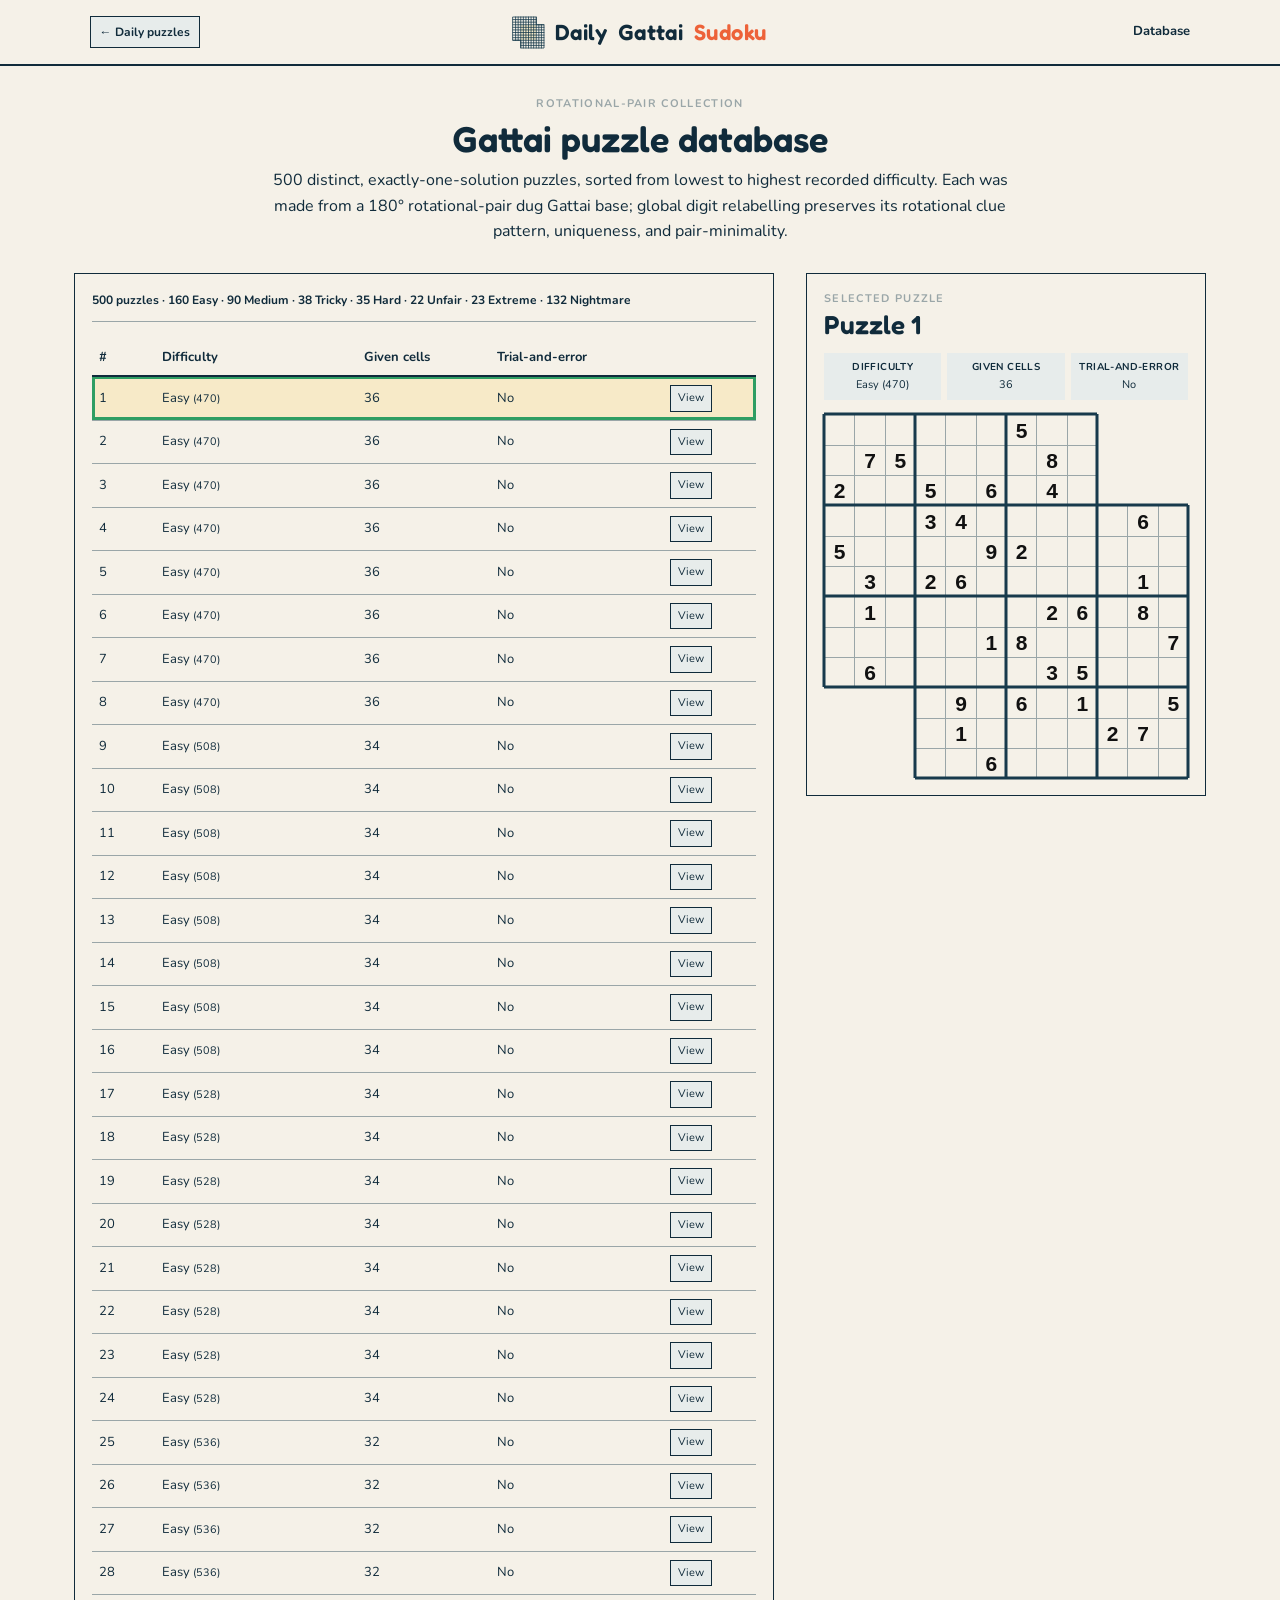
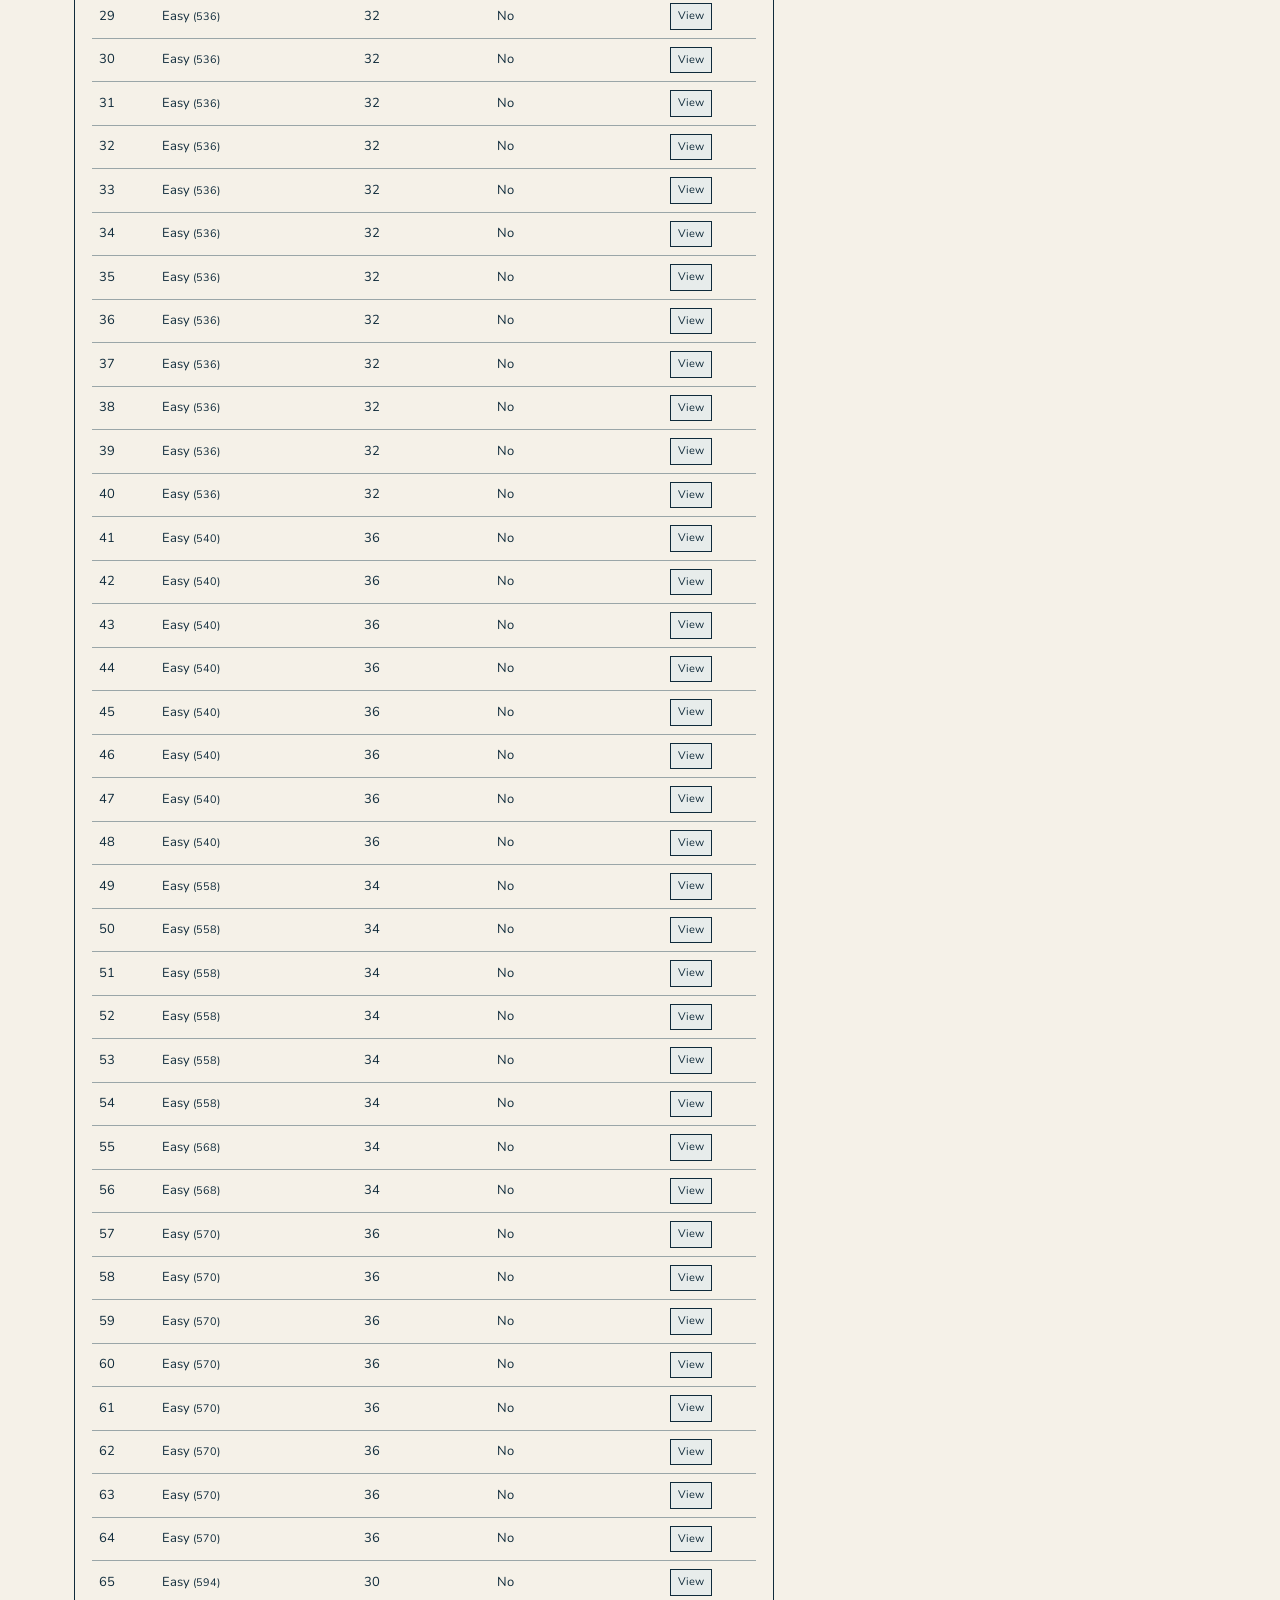
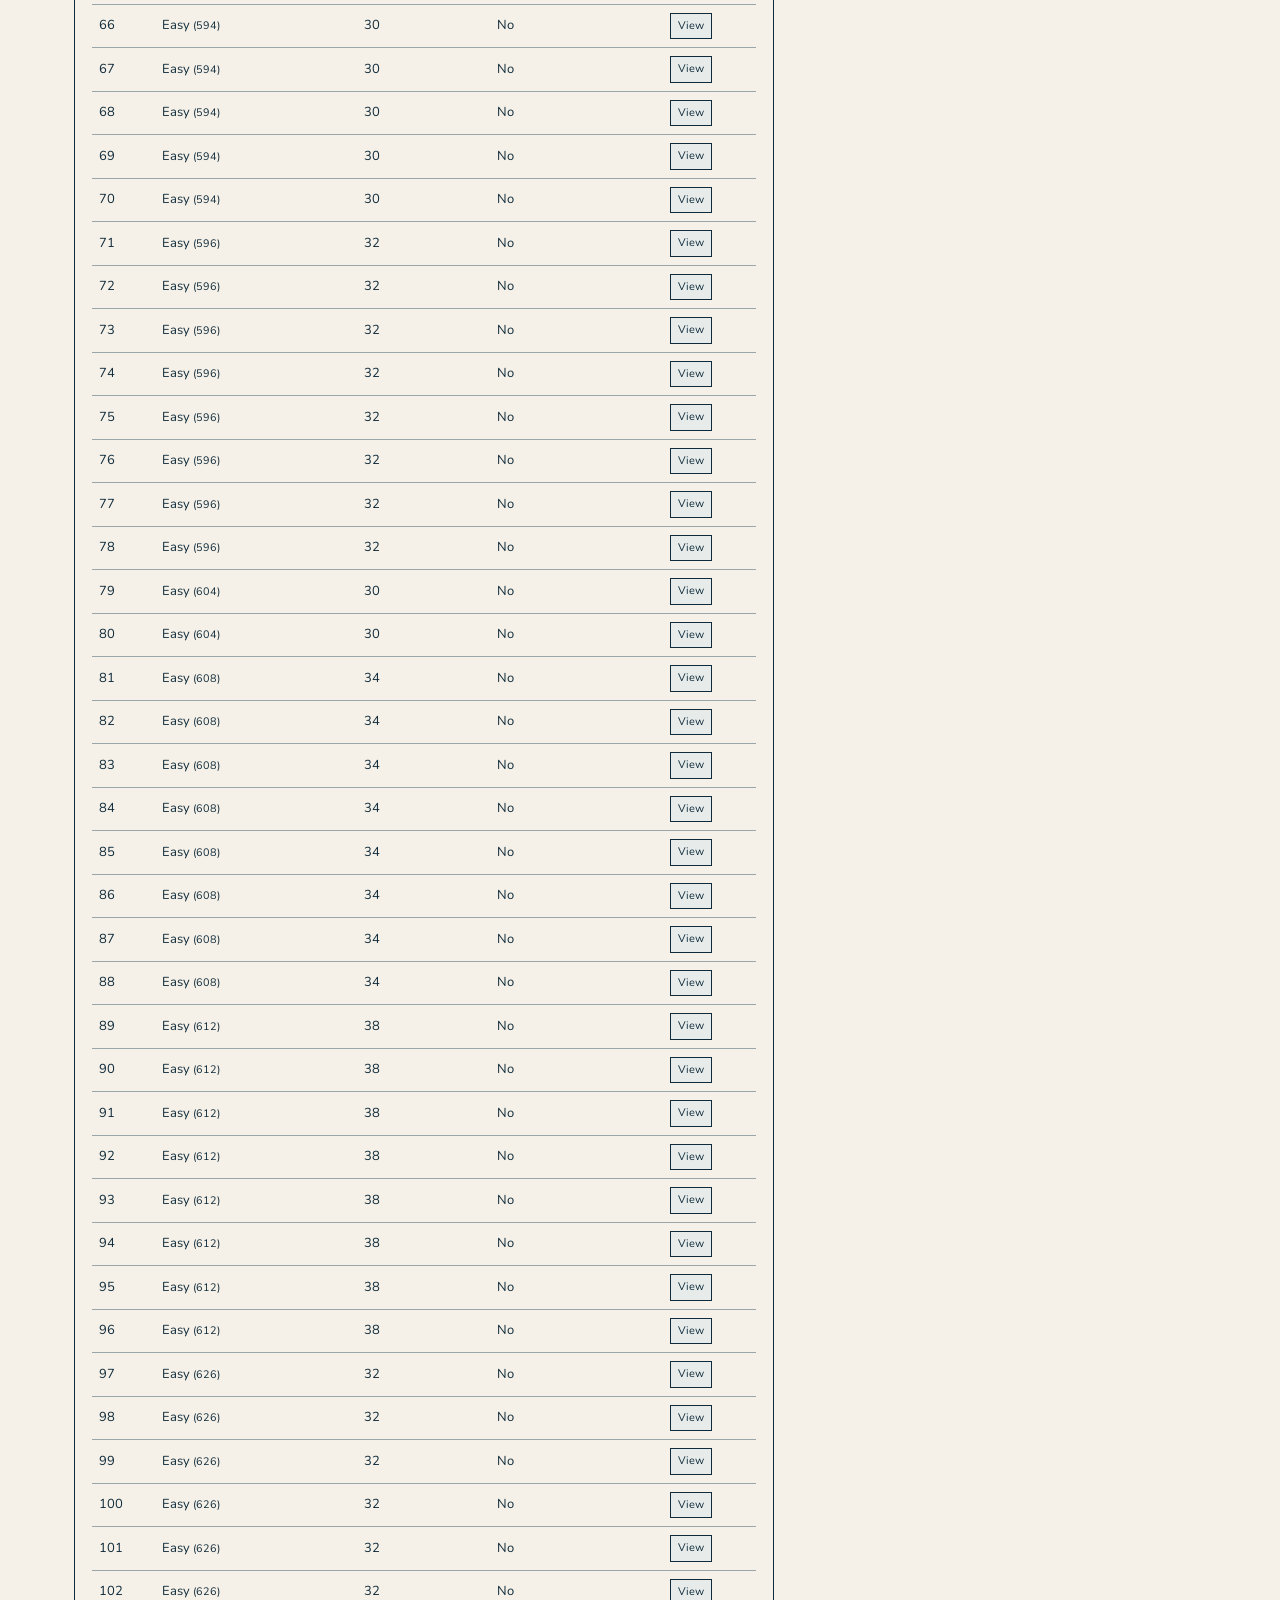
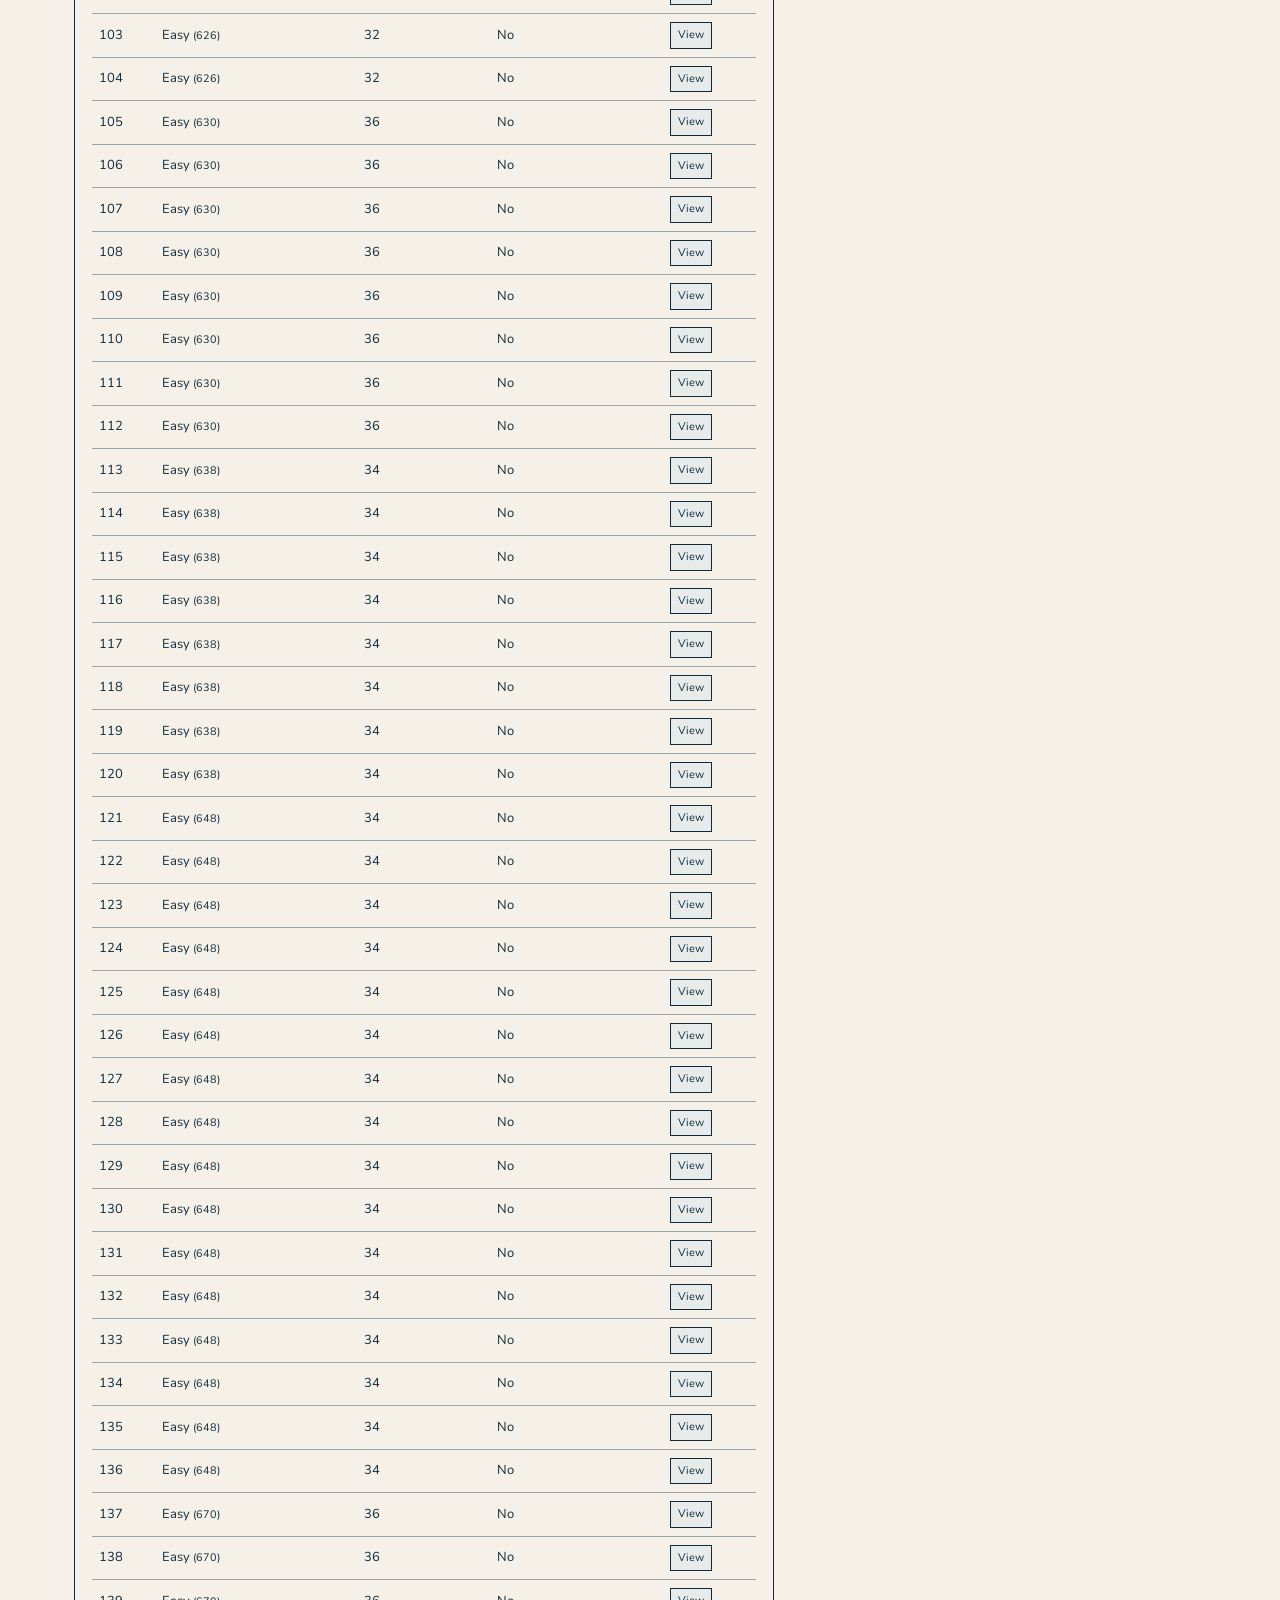
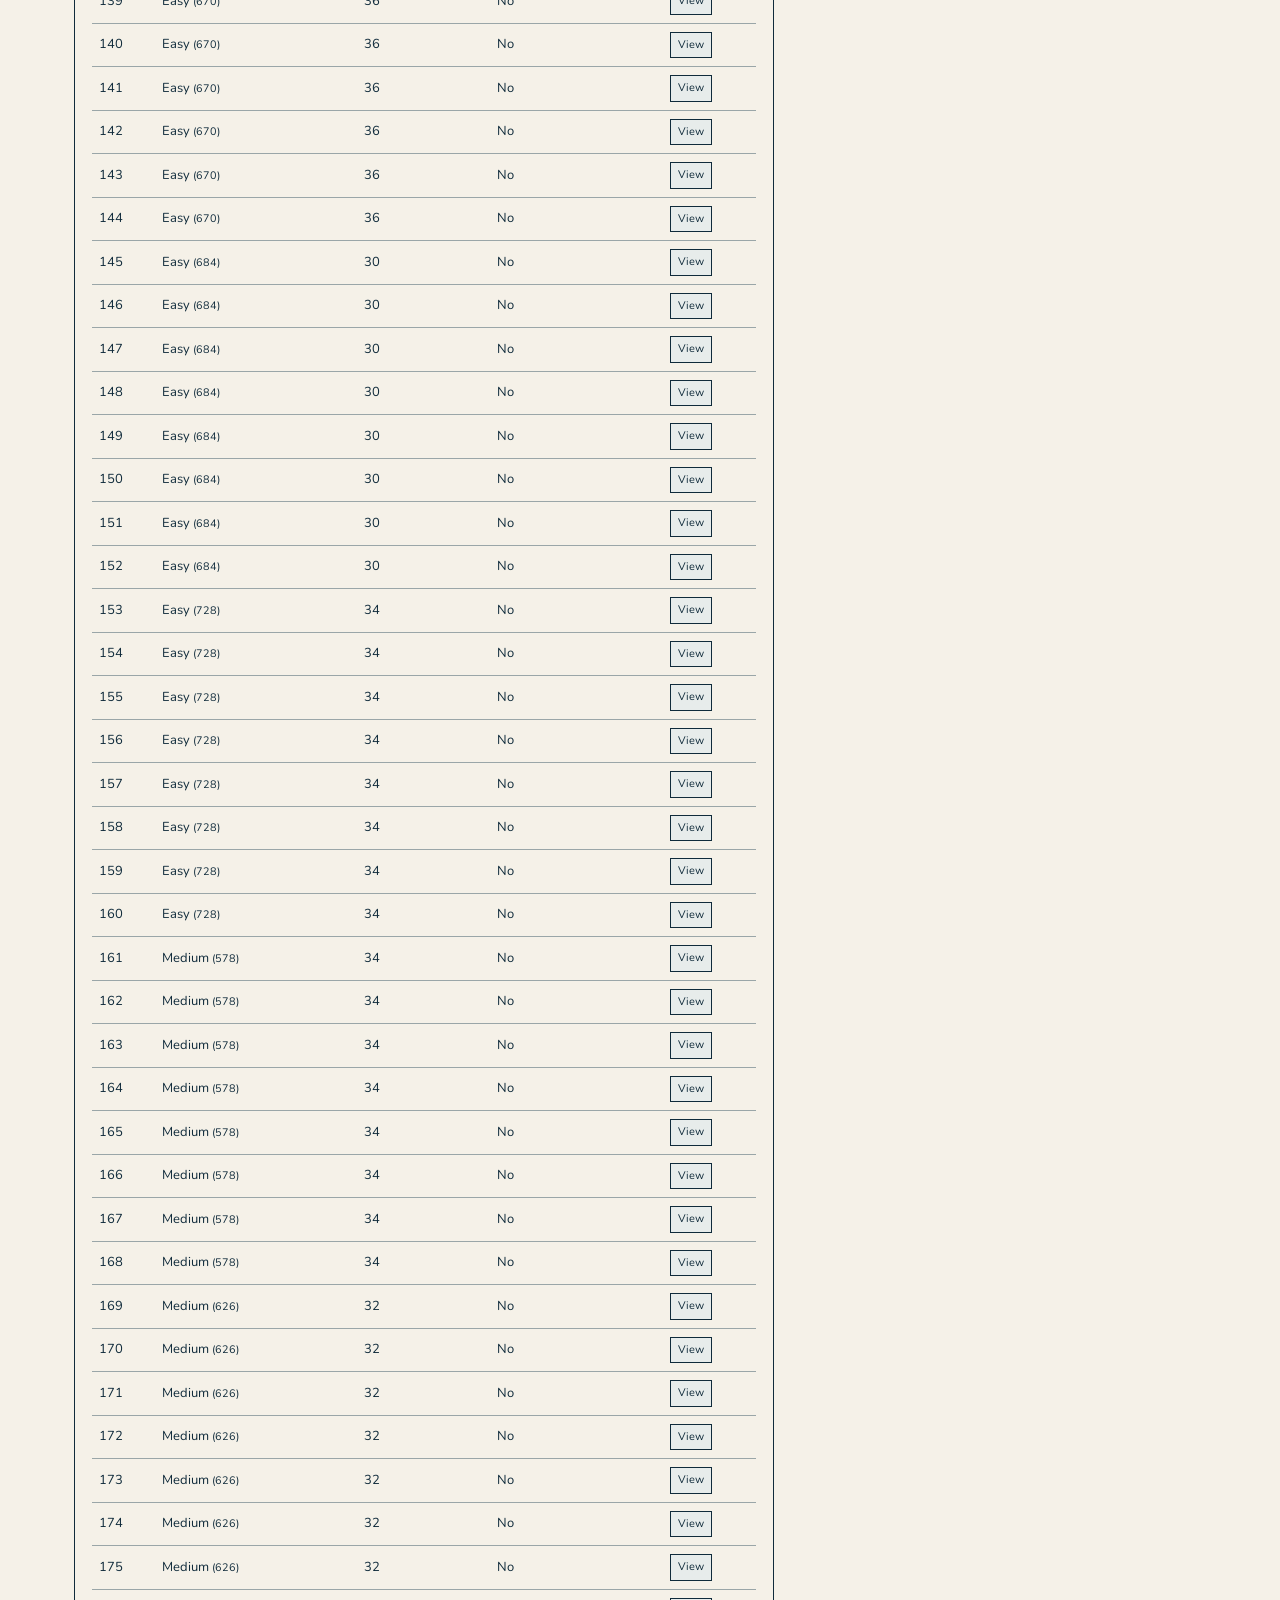
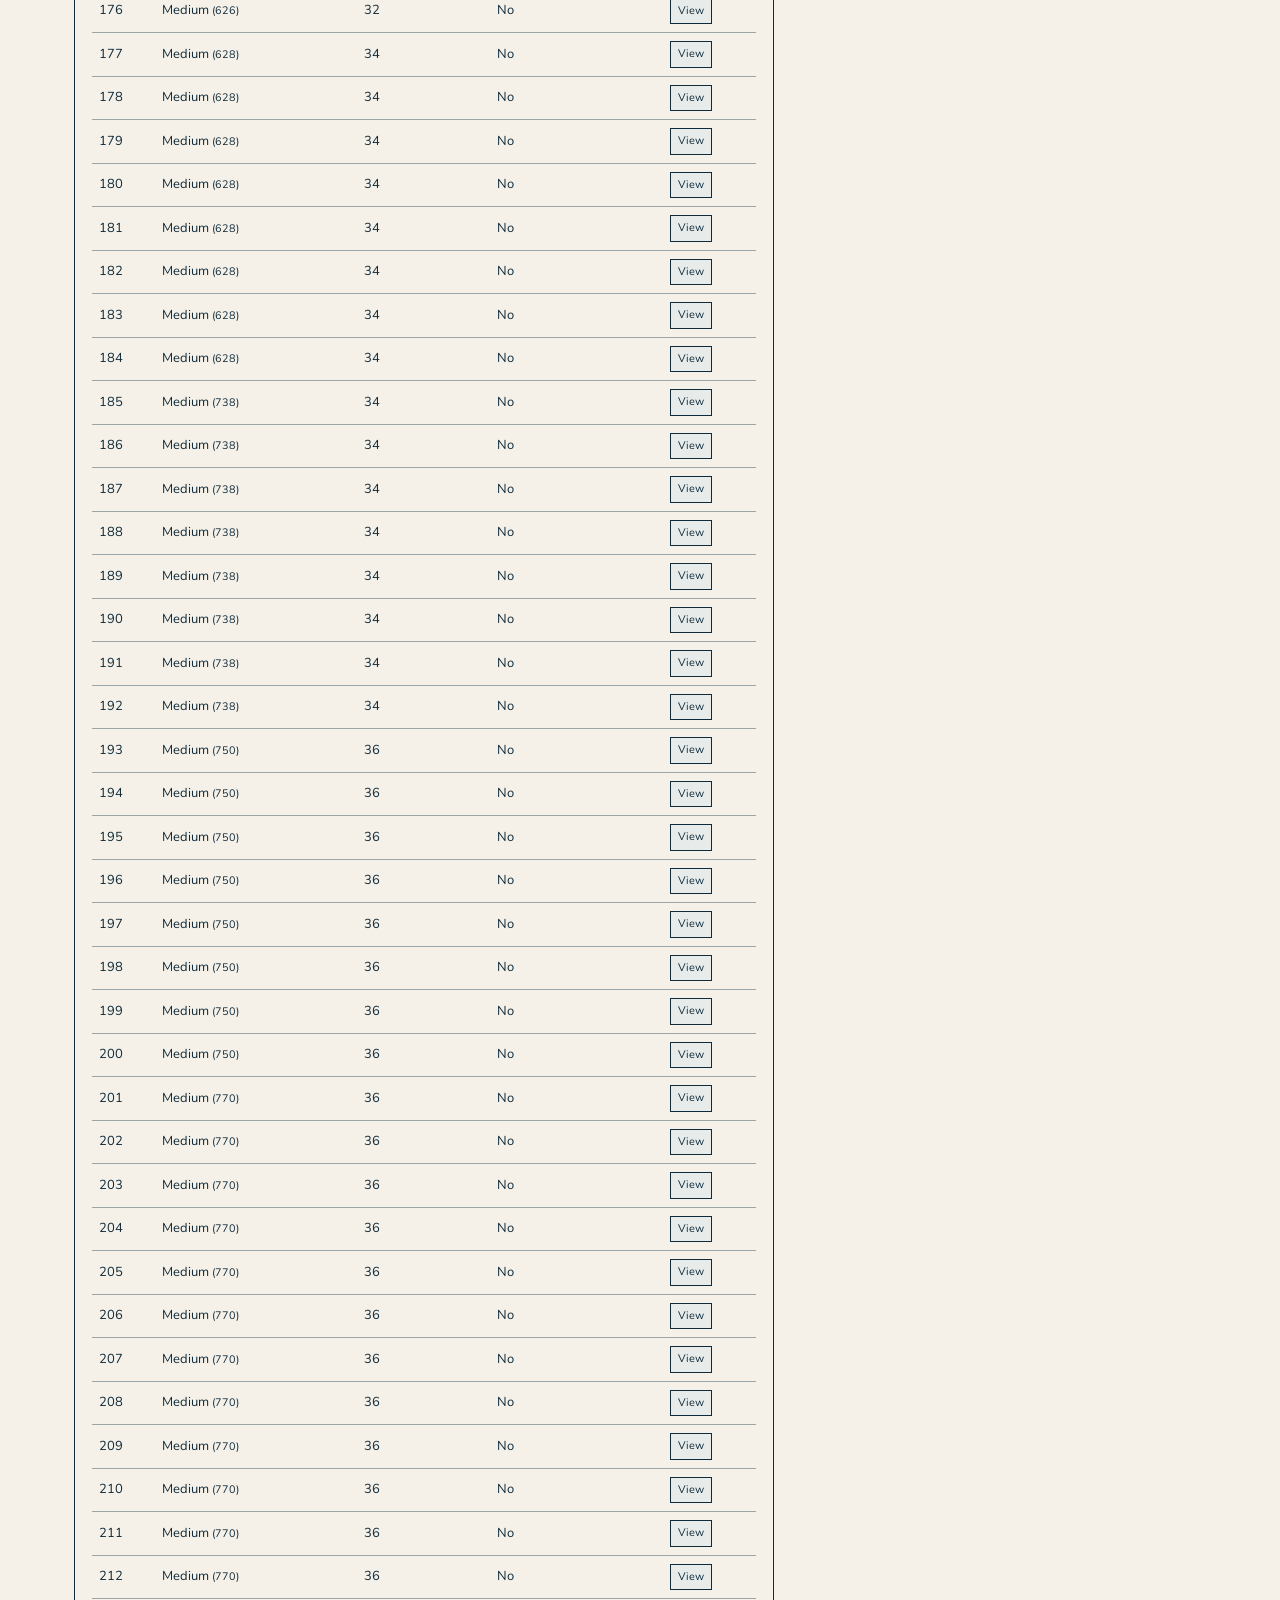
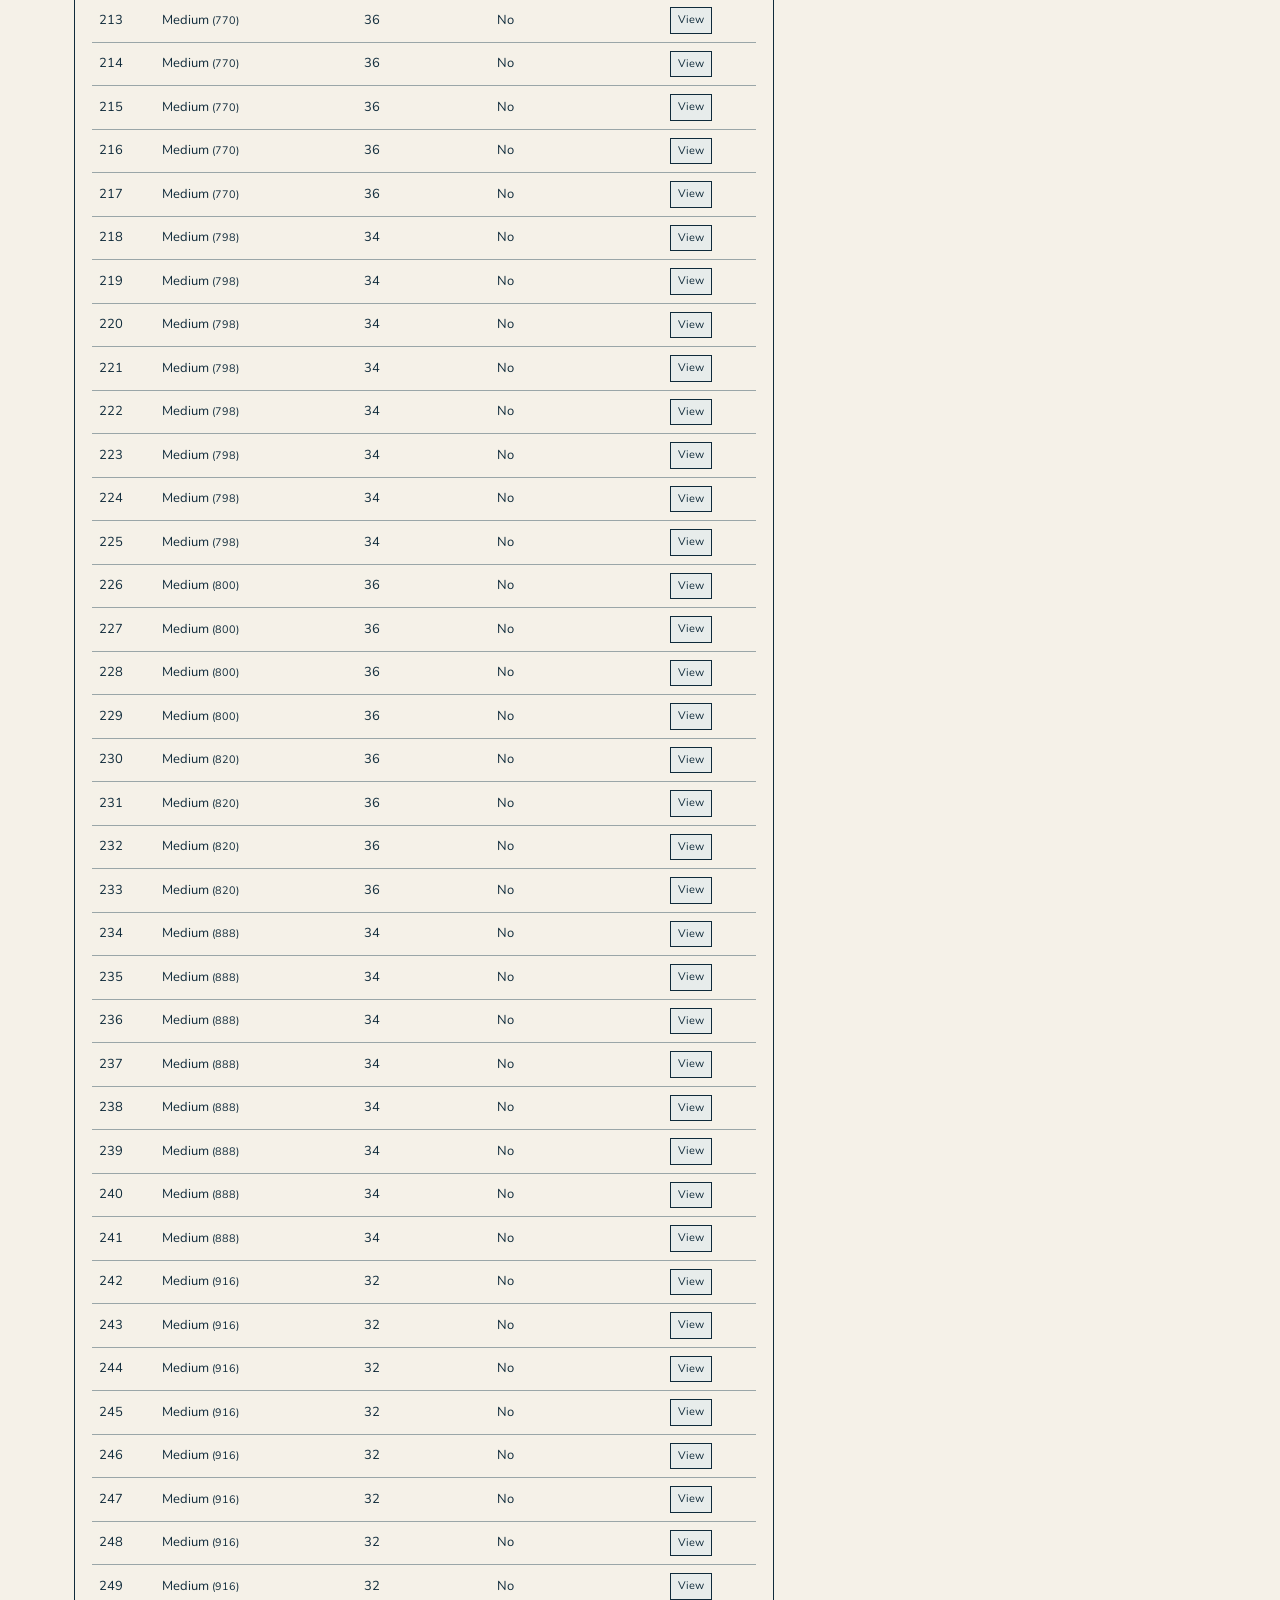
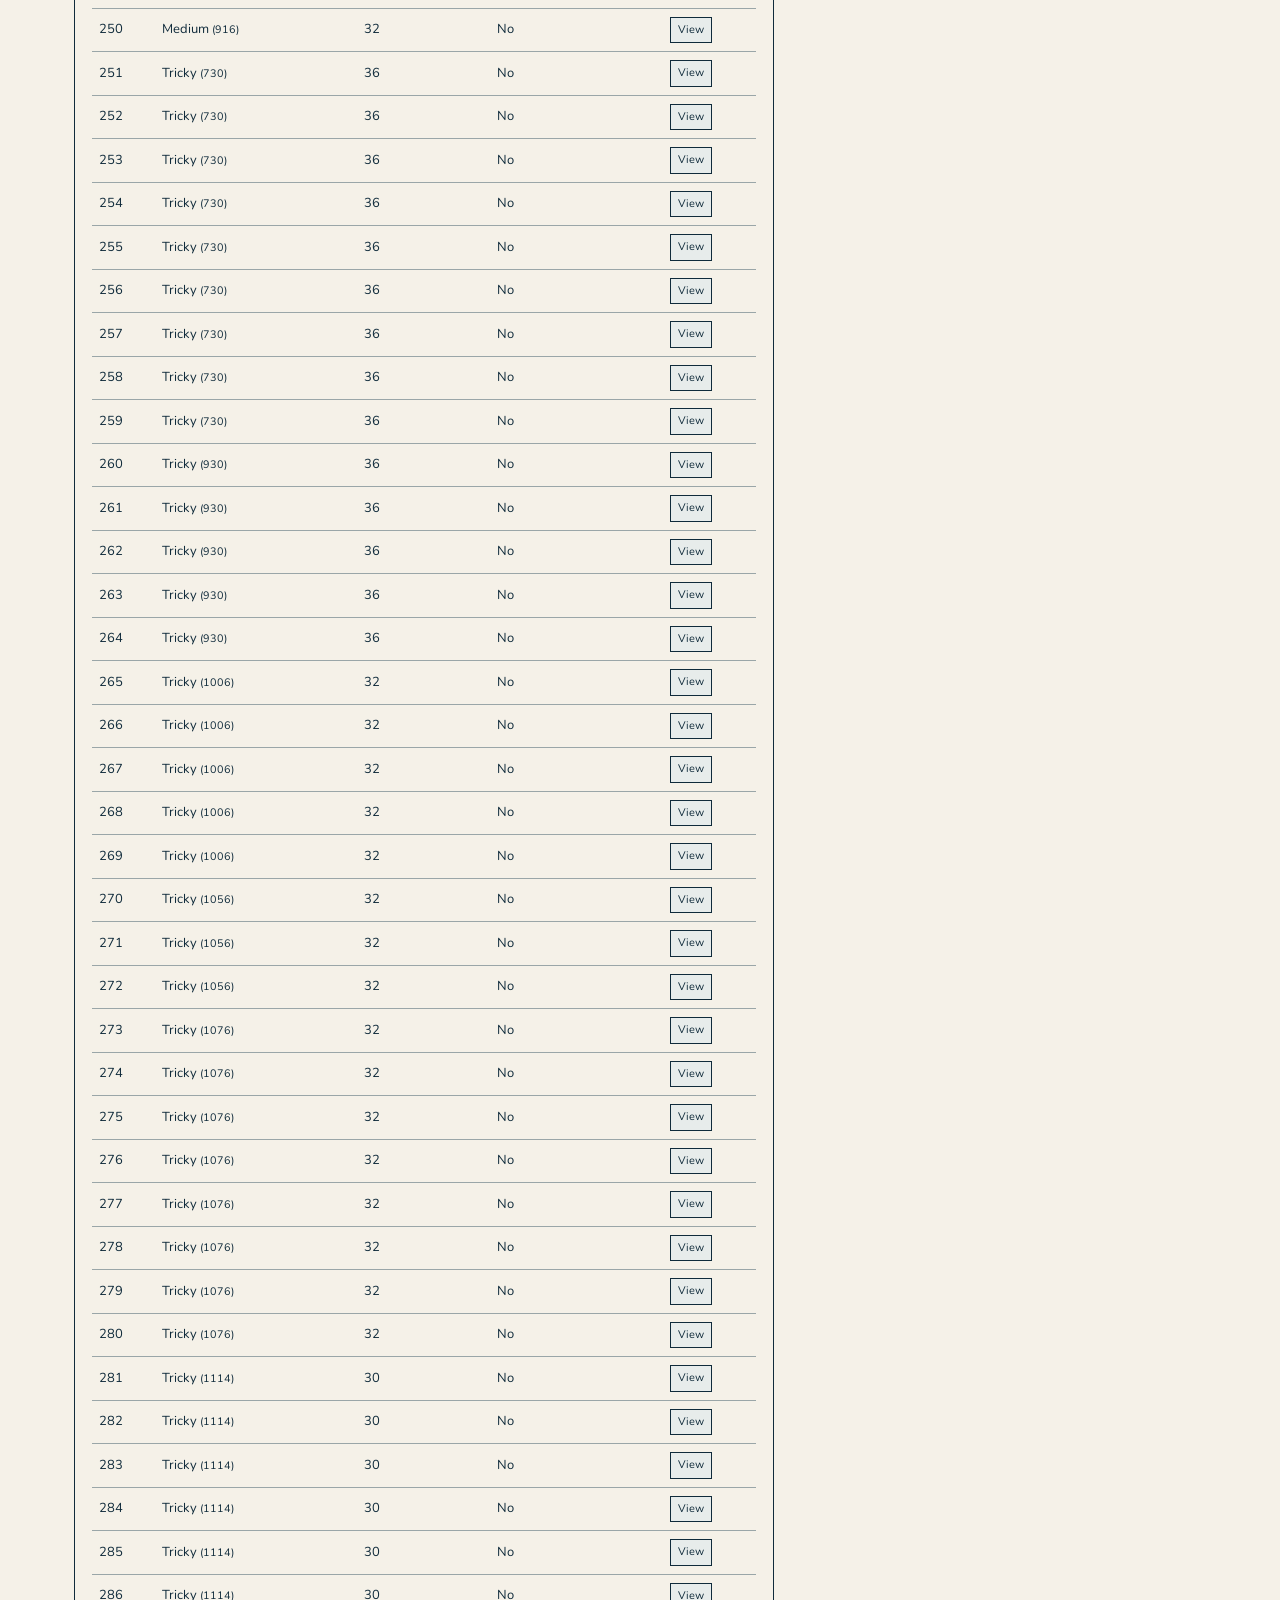
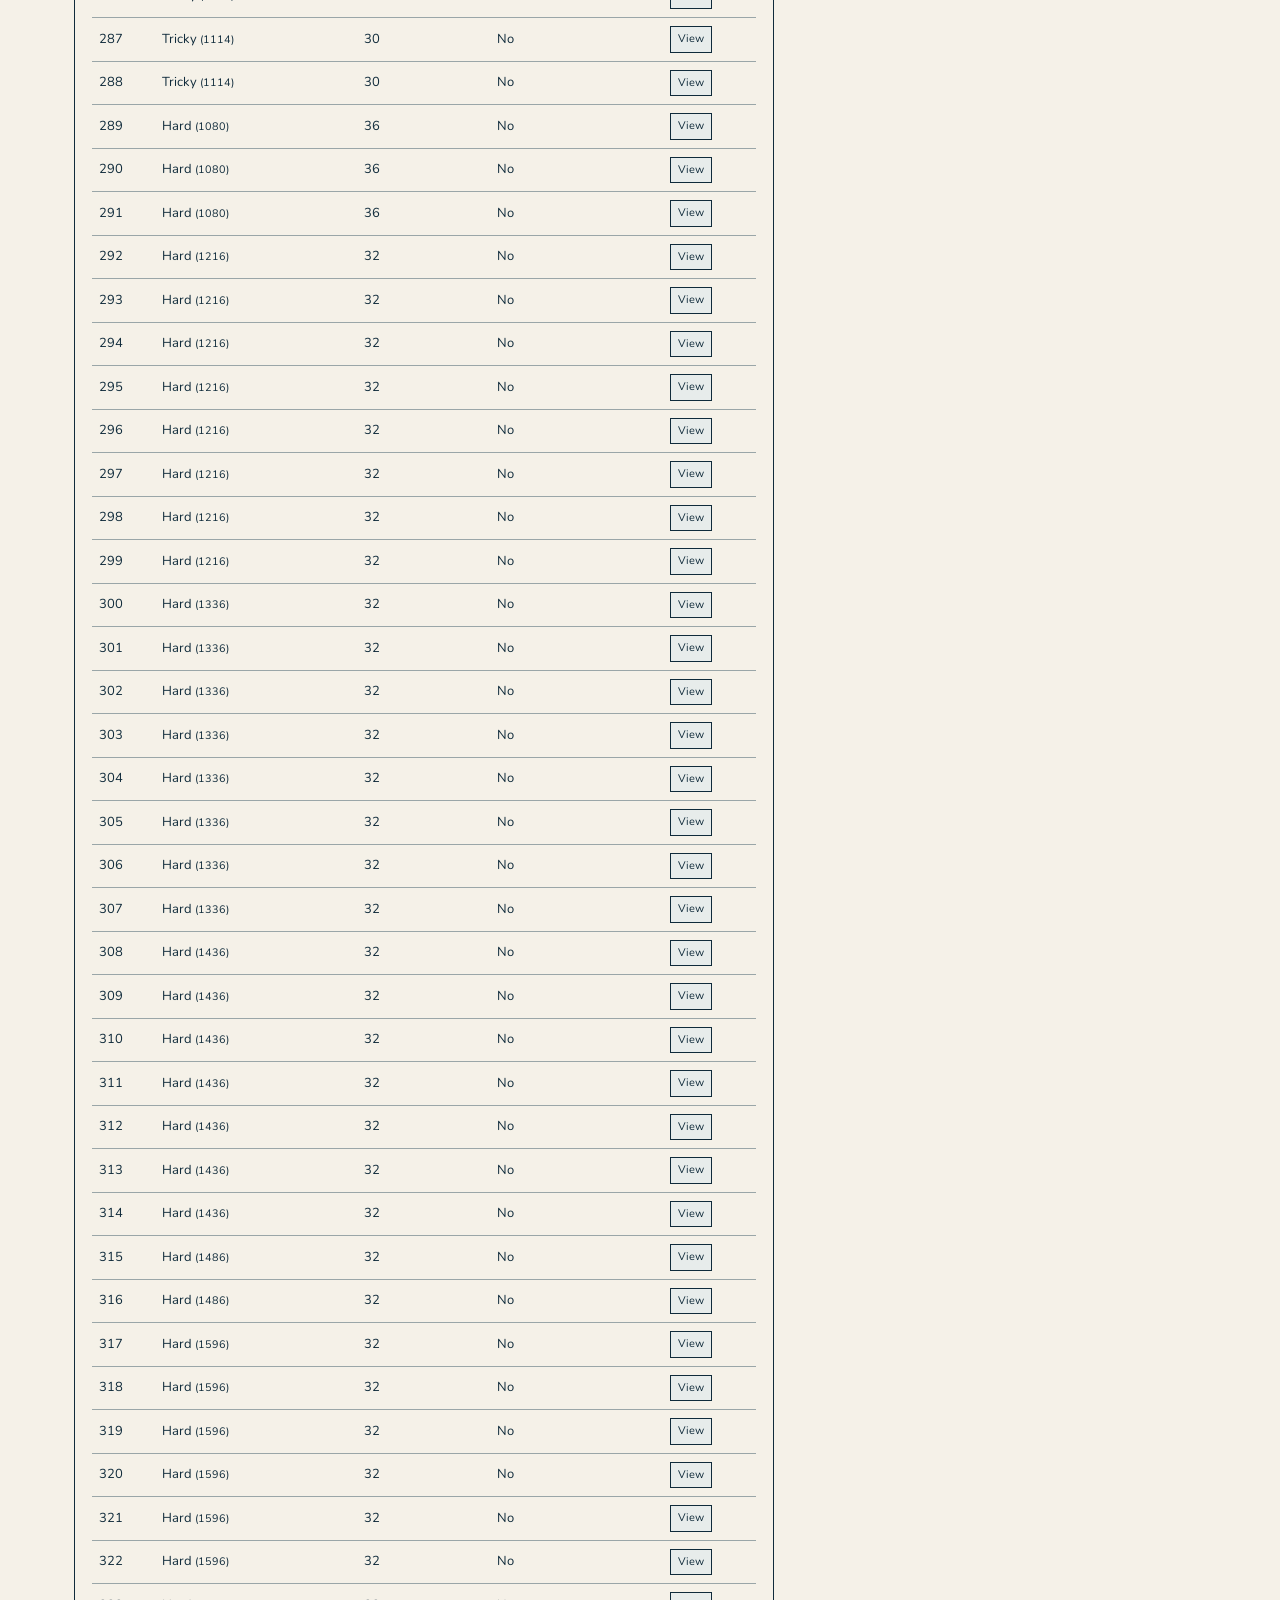
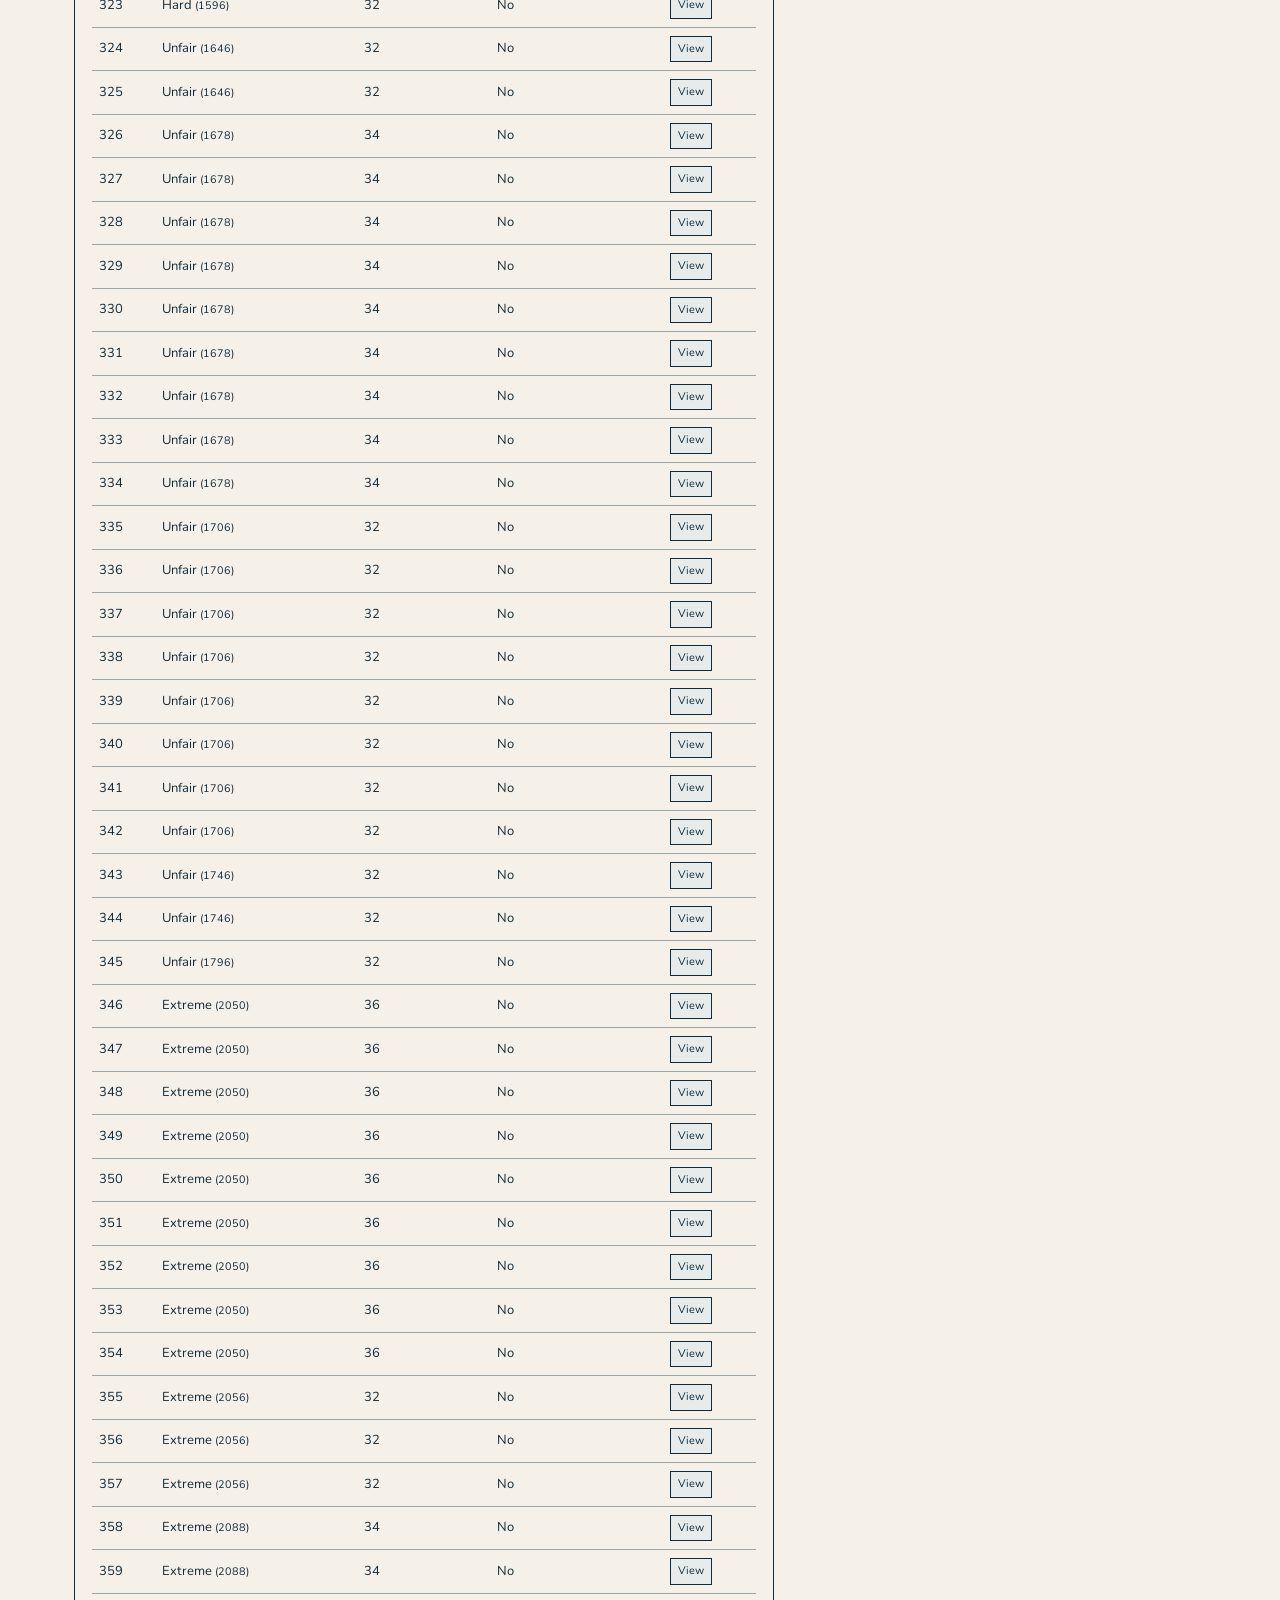
==== database.html @ 0e903785 "Add rotational Gattai puzzle database" ====
<!doctype html>
<html lang="en">
<head>
  <meta charset="utf-8" />
  <meta name="viewport" content="width=device-width, initial-scale=1" />
  <title>Puzzle database · Daily Gattai Sudoku</title>
  <link rel="stylesheet" href="/style.css" />
</head>
<body class="database-page">
  <header>
    <div class="header-start"><a class="database-back" href="/" aria-label="Back to daily puzzles">← Daily puzzles</a></div>
    <div class="brand-stack"><div class="brand" aria-label="Daily Gattai Sudoku"><svg class="gattai-logo" viewBox="0 0 120 120" role="img" aria-label="Gattai Sudoku grid logo"><path class="logo-overlap" d="M30 30H90V90H30Z"/><path class="logo-lines" d="M0 0H90V30H120V120H30V90H0ZM10 0V90M20 0V90M30 0V120M40 0V120M50 0V120M60 0V120M70 0V120M80 0V120M90 0V120M100 30V120M110 30V120M0 10H90M0 20H90M0 30H120M0 40H120M0 50H120M0 60H120M0 70H120M0 80H120M0 90H120M30 100H120M30 110H120"/></svg><span>Daily</span><span>Gattai</span><span>Sudoku</span></div></div>
    <div class="header-end"><span class="database-header-label">Database</span></div>
  </header>
  <main class="database-main">
    <section class="database-intro">
      <p class="eyebrow">ROTATIONAL-PAIR COLLECTION</p>
      <h1>Gattai puzzle database</h1>
      <p>500 distinct, exactly-one-solution puzzles, sorted from lowest to highest recorded difficulty. Each was made from a 180° rotational-pair dug Gattai base; global digit relabelling preserves its rotational clue pattern, uniqueness, and pair-minimality.</p>
    </section>
    <section class="database-layout" aria-label="Puzzle database">
      <div class="database-listing">
        <div class="database-summary" id="databaseSummary"></div>
        <div class="table-wrap"><table class="database-table"><thead><tr><th>#</th><th>Difficulty</th><th>Given cells</th><th>Trial-and-error</th><th></th></tr></thead><tbody id="databaseRows"></tbody></table></div>
      </div>
      <aside class="database-preview" aria-live="polite">
        <p class="eyebrow">SELECTED PUZZLE</p>
        <h2 id="databaseTitle">Puzzle 1</h2>
        <div class="database-attributes" id="databaseAttributes"></div>
        <div class="database-board" id="databaseBoard" aria-label="Selected Gattai puzzle"></div>
      </aside>
    </section>
  </main>
  <script src="/puzzle-database.js"></script>
  <script src="/database.js"></script>
</body>
</html>
---- style.css ----
@import url('https://fonts.googleapis.com/css2?family=Fredoka:wght@500;600&family=Nunito:wght@400;600;700&display=swap');
:root{--ink:#102b3b;--paper:#f5f1e8;--surface:#f5f1e8;--red:#ed6239;--gold:#f1bf5a;--line:#173a4c;--thin:#9aa6a8;--muted:#e7eceb;--shared:#f7eac8;--shadow:#d5cdc0;--select:#2f9e63}
*{box-sizing:border-box}
body{margin:0;background:var(--paper);color:var(--ink);font:16px/1.5 'Nunito',Arial,sans-serif}
body.dark{--ink:#e6f0ed;--paper:#172126;--surface:#172126;--line:#d4e5df;--thin:#688087;--muted:#31454c;--shared:#393a2c;--shadow:#0d1518;--select:#62d795;color-scheme:dark}
header{display:grid;grid-template-columns:1fr auto 1fr;align-items:center;padding:16px clamp(20px,7vw,100px);border-bottom:2px solid var(--ink)}
.header-start{display:flex;align-items:center;gap:9px}
.timer-controls{display:flex;align-items:center;gap:8px}.timer-hidden{display:none}
.timer{min-width:55px;font-size:14px;font-weight:500;letter-spacing:.04em;text-align:center}
.timer-reset{border:1px solid var(--ink);border-radius:50%;background:transparent;color:var(--ink);font:20px/1 'Nunito',sans-serif;cursor:pointer;padding:0;width:34px;height:34px;display:grid;place-items:center}
.brand{display:flex;align-items:center;justify-content:center;gap:.48em;font:600 22px/1 'Fredoka',sans-serif;letter-spacing:.02em;text-align:center}
.brand-stack{justify-self:center;display:grid;justify-items:center;gap:2px}
.gattai-logo{width:31px;height:31px;flex:0 0 31px;color:var(--line);overflow:visible}
.logo-overlap{fill:var(--shared)}
.logo-lines{fill:none;stroke:currentColor;stroke-width:3;stroke-linecap:round;stroke-linejoin:round}
.brand span:last-child{color:var(--red)}
.icon-button{width:34px;height:34px;border:1px solid var(--ink);border-radius:50%;background:transparent;color:var(--ink);display:grid;place-items:center;padding:0;cursor:pointer;font:600 18px/1 'Nunito',sans-serif}
.info-button{justify-self:start;font:600 21px/1 Georgia,serif;font-style:italic}
.header-end{justify-self:end;display:flex;align-items:center;gap:9px}
.sign-up-button,.verify-solution-button,.dialog-primary{border:1px solid var(--ink);background:var(--muted);color:var(--ink);padding:7px 10px;cursor:pointer;font:600 12px/1 'Nunito',Arial,sans-serif;text-align:center}.sign-up-button{border-radius:999px;white-space:nowrap}.verify-solution-button{width:100%}.verify-header{width:auto;white-space:nowrap}.sign-up-button:hover,.verify-solution-button:hover,.dialog-primary:hover{background:var(--ink);color:var(--surface)}
.dialog-field{display:grid;gap:6px;margin:16px 0;font-size:13px;font-weight:700}.dialog-field input,.dialog-field textarea{width:100%;border:1px solid var(--ink);background:var(--paper);color:var(--ink);padding:8px;font:14px/1.4 Arial,Helvetica,sans-serif;resize:vertical}.dialog-status{min-height:1.5em;margin:12px 0 0;font-weight:700}.dialog-status.success{color:var(--select)}.dialog-status.error{color:var(--red)}
.theme-button{justify-self:end}
.about-button{width:34px;height:34px;border:1px solid var(--ink);border-radius:50%;background:transparent;color:var(--ink);padding:0;display:grid;place-items:center;cursor:pointer;font:600 13px/1 'Nunito',sans-serif}
.archive-header svg{width:18px;height:18px;fill:none;stroke:currentColor;stroke-width:1.8;stroke-linecap:round;stroke-linejoin:round}
.settings-button svg{width:19px;height:19px;fill:none;stroke:currentColor;stroke-width:1.5;stroke-linecap:round;stroke-linejoin:round}
.theme-icon{width:19px;height:19px;display:block;position:relative}
.theme-button:not(.is-dark) .theme-icon{color:#e5a528;font:25px/19px Georgia,serif;transform:translateY(-1px)}
.theme-button.is-dark .theme-icon{width:16px;height:16px;background:currentColor;border-radius:50%;font-size:0}
.theme-button.is-dark .theme-icon:after{content:"";position:absolute;width:15px;height:15px;border-radius:50%;background:var(--paper);left:5px;top:-3px}
main{padding:24px 0}
.board-card{width:calc(100% - 48px);max-width:850px;margin:0 auto;padding:18px 24px;background:var(--surface);box-shadow:none;display:grid;grid-template-columns:minmax(0,650px) 150px;justify-content:space-between;gap:18px;align-items:start}
.board-card{position:relative}
.control-sidebar{display:flex;flex-direction:column;gap:8px;padding-top:6px;font-size:12px}
.sidebar-toggle{width:100%;min-height:32px;margin:0;border:1px solid var(--ink);background:transparent;color:var(--ink);cursor:pointer;font:600 20px/1 'Nunito',sans-serif;letter-spacing:.06em}
.sidebar-toggle:hover,.sidebar-toggle:focus-visible{background:var(--muted)}
.sidebar-collapsed{align-self:start}
.sidebar-collapsed>*:not(.sidebar-toggle){display:none}
.entry-panel>span,.highlight-panel>span,.color-panel>span{font-weight:500;margin-bottom:3px;display:block}
.grid-button,.archive-button{margin:0;border:1px solid var(--ink);background:var(--muted);color:var(--ink);padding:8px;cursor:pointer;font:inherit;text-align:left}
.archive-button{font-weight:600;text-align:center}
.control-sidebar .archive-button{display:none}
.control-sidebar .shared-toggle,.control-sidebar .color-panel{display:none}
.unlimited-button{display:block}
.unlimited-button{margin-top:18px;border:1px solid var(--ink);background:transparent;color:var(--ink);padding:9px 8px;cursor:pointer;font:inherit;text-align:left}
.unlimited-button strong,.unlimited-button small{display:block}
.unlimited-button strong{font-size:13px}.unlimited-button small{font-size:11px}
.unlimited-button.active{background:var(--ink);color:var(--surface)}
.unlimited-button:disabled{opacity:.65;cursor:wait}
dialog .unlimited-button{width:100%;margin:20px 0 0;text-align:center}
.grid-button[aria-pressed=true]{background:var(--ink);color:var(--surface)}
.grid-button{text-align:center}
.shared-toggle{display:flex;align-items:center;gap:6px;font-size:11px;cursor:pointer}.shared-toggle input{accent-color:var(--ink);margin:0}
.color-picker{display:grid;grid-template-columns:repeat(4,1fr);gap:5px}.color-button{min-height:28px;border:1px solid var(--ink);background:var(--surface);font:18px/1 sans-serif;cursor:pointer}.color-button:disabled{opacity:.45;cursor:not-allowed}.color-clear{color:var(--ink)}.color-blue{color:#2d73b9}.color-green{color:#2f9e63}.color-yellow{color:#d39d1e}.color-purple{color:#7a55aa}.color-teal{color:#188b92}.color-orange{color:#e18426}
.entry-panel,.highlight-panel,.color-panel{display:flex;flex-direction:column;gap:7px}
.entry-tabs,.play-actions{display:grid;grid-template-columns:1fr 1fr;gap:6px}
.entry-button,.play-actions button{border:1px solid var(--ink);background:var(--muted);color:var(--ink);padding:7px 4px;cursor:pointer;font:inherit;font-size:11px}
.history-icon{position:relative;display:grid;place-items:center;min-height:36px;padding:6px!important}.history-icon svg{width:19px;height:19px;fill:none;stroke:currentColor;stroke-width:1.9;stroke-linecap:round;stroke-linejoin:round;pointer-events:none}.history-icon::after{content:attr(data-tooltip);position:absolute;z-index:4;bottom:calc(100% + 6px);left:50%;transform:translateX(-50%);padding:4px 6px;border:1px solid var(--ink);background:var(--surface);color:var(--ink);white-space:nowrap;font:11px/1 'Nunito',sans-serif;opacity:0;pointer-events:none;transition:opacity .12s ease}.history-icon:hover::after,.history-icon:focus-visible::after{opacity:1}
.entry-button[aria-pressed=true]{background:var(--ink);color:var(--surface)}
.play-actions #resetGrid{grid-column:span 2}
.numpad{display:grid;grid-template-columns:repeat(3,1fr);gap:5px;margin:3px 0 4px}
.numpad button{min-height:39px;border:1px solid #176b42;border-radius:6px;background:#238b57;color:#fff;cursor:pointer;font:700 20px/1 'Nunito',sans-serif;box-shadow:inset 0 0 0 1px rgba(255,255,255,.28)}
.numpad .numpad-zero{grid-column:span 1}
.numpad .numpad-delete{grid-column:span 2;font-size:24px}
.numpad button:hover,.numpad button:focus-visible{background:#2da86a}
.board-card.solver-active{grid-template-columns:minmax(0,650px) minmax(330px,360px);max-width:1090px}
.board-card.solver-active .control-sidebar{display:none}
.puzzle-surface{min-width:0}
.puzzle-meta{display:flex;justify-content:center;gap:12px;align-items:center;margin:0 0 8px;font-size:14px;font-weight:700}.puzzle-surface .puzzle-date,.difficulty-label{margin:0}.puzzle-nav{width:28px;height:28px;border:1px solid var(--ink);border-radius:50%;background:transparent;color:var(--ink);display:grid;place-items:center;padding:0;font:700 18px/1 'Nunito',sans-serif;cursor:pointer}.puzzle-nav:hover:not(:disabled),.puzzle-nav:focus-visible:not(:disabled){background:var(--muted)}.puzzle-nav:disabled{opacity:.3;cursor:default}
.board{display:grid;grid-template-columns:repeat(12,minmax(0,1fr));grid-template-rows:repeat(12,minmax(0,1fr));aspect-ratio:1;width:min(100%,650px);margin:auto;position:relative}
.cell{min-width:0;min-height:0;border:0;border-top:1px solid var(--thin);border-left:1px solid var(--thin);background:var(--paper);display:grid;place-items:center;font:600 clamp(18px,4vw,30px)/1 Arial,Helvetica,sans-serif;color:#1c6fa1;position:relative;transition:none!important;animation:none!important}
.given{color:#111;font-weight:700}
.cell.conflict{color:var(--red)!important;font-weight:600}
.shared{background:var(--shared)}
.cell.user-color-blue{color:#2d73b9}.cell.user-color-green{color:#2f9e63}.cell.user-color-yellow{color:#a97200}.cell.user-color-purple{color:#7a55aa}.cell.user-color-teal{color:#188b92}.cell.user-color-orange{color:#d86d15}.cell[class*="user-color-"] .snyder{color:inherit}
body.dark .cell.user-color-blue{color:#81bfff}body.dark .cell.user-color-green{color:#77d9a4}body.dark .cell.user-color-yellow{color:#ffd067}body.dark .cell.user-color-purple{color:#c5a5f2}body.dark .cell.user-color-teal{color:#72d5d7}body.dark .cell.user-color-orange{color:#ffb46e}
.affected-house{background:#e7f3fa}
.focus{background:#ffcf70!important;outline:3px solid var(--red);outline-offset:-3px;z-index:1}
.editable{cursor:default;outline:none}
.editable:focus{outline:none;animation:none!important}
.selected{box-shadow:inset 0 0 0 3px var(--select);z-index:2}
.board-boundary{position:absolute;display:block;background:var(--line);pointer-events:none;z-index:4}
.board-boundary.horizontal{height:3.15px;transform:translateY(-50%)}
.board-boundary.vertical{width:3.15px;transform:translateX(-50%)}
.h-0{left:0;top:0;width:75%}.h-3{left:0;top:25%;width:100%}.h-6{left:0;top:50%;width:100%}.h-9{left:0;top:75%;width:100%}.h-12{left:25%;top:100%;width:75%}
.v-0{top:0;left:0;height:75%}.v-3{top:0;left:25%;height:100%}.v-6{top:0;left:50%;height:100%}.v-9{top:0;left:75%;height:100%}.v-12{top:25%;left:100%;height:75%}
.snyder{width:100%;height:100%;padding:4px;display:grid;grid-template-columns:repeat(3,1fr);grid-template-rows:repeat(3,1fr);grid-template-areas:'a b c' 'd e f' 'g h i';place-items:center;font:600 clamp(11px,2.8vw,16px)/1 Arial,Helvetica,sans-serif;color:#1c6fa1}
.snyder i{font-style:normal}
.snyder i.eliminated{color:var(--red);font-weight:600}
.snyder i.emphasized{color:var(--select);font-weight:700}
.snyder i.candidate-conflict{color:var(--red);font-weight:700}
.candidate-1{grid-area:a}
.candidate-2{grid-area:b}
.candidate-3{grid-area:c}
.candidate-4{grid-area:d}
.candidate-5{grid-area:e}
.candidate-6{grid-area:f}
.candidate-7{grid-area:g}
.candidate-8{grid-area:h}
.candidate-9{grid-area:i}
.board-footer{min-height:62px;display:flex;align-items:center;justify-content:center;gap:12px}
.board-footer button{margin:16px 0 0;border:1px solid var(--ink);background:var(--ink);color:var(--surface);padding:8px 11px;cursor:pointer;font:inherit}
.board-details{display:flex;flex-direction:column;align-items:center;gap:2px;margin-top:15px}.board-footer #givenCount{font-size:13px;white-space:nowrap}.board-footer .difficulty-label{font-size:13px;font-weight:700}
.board-footer #copyPng{margin-left:auto;background:var(--muted);color:var(--ink)}
.control-sidebar .sidebar-solution,.control-sidebar #copyPng{position:static;width:auto;margin:0!important;border:1px solid var(--ink);padding:8px;background:var(--ink);color:var(--surface);cursor:pointer;font:inherit;text-align:left}.control-sidebar #copyPng{background:var(--muted);color:var(--ink)}.board-card.solver-active .control-sidebar{display:none}.is-hidden{display:none!important}
.guide{height:236px;margin-top:14px;padding:16px 18px;background:var(--ink);color:var(--surface);display:flex;flex-direction:column;overflow:hidden}
.solution-rail{min-width:0}.board-card.solver-active .solution-rail{grid-column:2;grid-row:1;display:flex;flex-direction:column;gap:9px;min-height:0}.solution-rail>.technique-tally{align-self:flex-start;margin:0;border-color:var(--ink);background:var(--muted);color:var(--ink)}.board-card.solver-active .guide{height:100%;min-height:560px;margin:0}
.guide .eyebrow{color:var(--gold);font-size:12px;letter-spacing:.12em;margin:0 0 4px}
.guide h3{font:600 26px/1.1 'Fredoka',sans-serif;margin:4px 0 8px;color:var(--gold)}
.guide p:last-child{margin:0}
.guide .step-panel{flex:1;min-height:0;overflow-y:auto;padding-right:4px}
.technique-tally{align-self:flex-start;margin:4px 0 8px;border:1px solid var(--gold);background:transparent;color:var(--gold);padding:4px 7px;cursor:pointer;font:inherit;font-size:11px;line-height:1.2}
.technique-tally-list{max-height:55vh;overflow:auto;margin-top:14px}
.table-wrap{overflow-x:auto;margin-top:18px}
.difficulty-guide,.technique-tally-list table{width:100%;border-collapse:collapse;text-align:left;font-size:13px}
.difficulty-guide th,.difficulty-guide td,.technique-tally-list th,.technique-tally-list td{padding:9px 8px;border-top:1px solid var(--thin);vertical-align:top}
.difficulty-guide thead th,.technique-tally-list thead th{border-top:0;border-bottom:2px solid var(--ink);font-weight:700}
.difficulty-guide tbody th,.technique-tally-list tbody th{font-weight:600}
.guide .step-controls{padding:0 0 10px;margin:0 0 10px;border-bottom:1px solid rgba(255,255,255,.28)}.step-controls{display:flex;align-items:center;justify-content:center;gap:8px}
.step-controls button{min-width:34px;margin:0;border:0;background:var(--surface);color:var(--ink);padding:8px 9px;cursor:pointer;font:inherit}
.step-controls span{min-width:122px;text-align:center;color:var(--gold);font-size:12px}
.step-controls button:disabled{opacity:.45}
.hidden{display:none}
.verify-main{max-width:1060px;margin:0 auto;padding:32px 24px}.verify-intro{max-width:680px;margin:0 auto 24px;text-align:center}.verify-intro h1{font:600 34px/1.1 'Fredoka',sans-serif;margin:0 0 8px}.verify-intro p{margin:0}.verify-workspace{display:grid;grid-template-columns:minmax(0,650px) minmax(230px,300px);gap:30px;align-items:start;justify-content:center}.verify-board-column{min-width:0}.verify-board{width:100%}.verify-given-count{margin:10px 0 0;font-weight:700;text-align:center}.verify-input-tally{margin-top:16px;border-top:1px solid var(--thin);padding-top:14px}.verify-input-tally h2{font:600 20px/1.1 'Fredoka',sans-serif;margin:0 0 8px}.verify-input-tally table{width:100%;border-collapse:collapse;font-size:12px}.verify-input-tally th,.verify-input-tally td{border-top:1px solid var(--thin);padding:6px;text-align:left;vertical-align:top}.verify-cell{appearance:none;-webkit-appearance:none;width:100%;height:100%;padding:0;text-align:center;outline:0;cursor:text}.verify-cell:focus{box-shadow:inset 0 0 0 3px var(--select);z-index:3}.verify-actions{display:flex;flex-direction:column;gap:10px;padding:14px;border:1px solid var(--ink);background:var(--surface)}.verify-secondary,.verify-back{border:1px solid var(--ink);background:transparent;color:var(--ink);padding:8px 10px;cursor:pointer;font:600 13px/1 'Nunito',Arial,sans-serif;text-align:center;text-decoration:none}.verify-secondary:hover,.verify-back:hover{background:var(--muted)}.verify-string-label{font-size:12px;font-weight:700;margin-top:6px}.verify-actions textarea{width:100%;min-height:120px;resize:vertical;border:1px solid var(--ink);background:var(--paper);color:var(--ink);padding:8px;font:13px/1.35 ui-monospace,Consolas,monospace}.verify-title{font-size:13px;font-weight:700}.verify-page header{min-height:66px}.verify-page .header-start{justify-self:start}.verify-page .header-end{justify-self:end}@media(max-width:760px){.verify-main{padding:22px 14px}.verify-workspace{grid-template-columns:1fr;gap:18px}.verify-board{width:min(100%,560px);margin:auto}.verify-actions{max-width:560px;width:100%;margin:auto}.verify-page header{padding:12px 14px}.verify-page .brand{font-size:18px}.verify-title{display:none}}.verify-results{display:grid;gap:12px}.verify-solution{display:grid;gap:5px}.verify-solution strong{font-size:12px}.verify-result-grid{width:min(100%,260px);margin:0;aspect-ratio:1}.verify-result-cell{min-width:0;min-height:0;border-top:1px solid var(--thin);border-left:1px solid var(--thin);background:var(--paper);color:#1c6fa1;display:grid;place-items:center;font:700 clamp(10px,2vw,16px)/1 Arial,Helvetica,sans-serif}.verify-result-cell.given-cell{color:#111}.verify-result-cell.solution-difference{background:#ffe1aa;color:#9d3c00;font-weight:800}.verify-walkthrough{border-top:1px solid var(--thin);padding-top:14px}.verify-walkthrough h2{font:600 22px/1.1 'Fredoka',sans-serif;margin:0 0 6px}.verify-walkthrough ol{max-height:380px;overflow:auto;margin:8px 0;padding-left:22px;font-size:12px}.verify-walkthrough li{margin:0 0 7px}.verify-walkthrough table{width:100%;border-collapse:collapse;font-size:12px;margin-top:10px}.verify-walkthrough th,.verify-walkthrough td{border-top:1px solid var(--thin);padding:6px;text-align:left;vertical-align:top}
dialog{max-width:490px;border:2px solid var(--ink);background:var(--surface);color:var(--ink);padding:24px 28px;box-shadow:10px 10px 0 var(--shadow);font:inherit}
dialog::backdrop{background:rgba(10,20,25,.55)}
dialog h2{font:600 30px/1.1 'Fredoka',sans-serif;margin:4px 0 14px}
.settings-options{border-top:1px solid var(--thin);border-bottom:1px solid var(--thin)}.settings-row{min-height:48px;display:flex;align-items:center;justify-content:space-between;gap:16px;border-top:1px solid var(--thin);font-size:13px}.settings-row:first-child{border-top:0}.settings-row input{width:18px;height:18px;accent-color:var(--ink)}.theme-switch{display:grid;grid-template-columns:1fr 1fr;border:1px solid var(--ink);border-radius:3px;overflow:hidden}.theme-switch button{border:0;background:transparent;color:var(--ink);padding:6px 9px;font:inherit;font-size:11px;cursor:pointer}.theme-switch button[aria-pressed=true]{background:var(--ink);color:var(--surface)}.settings-colours{display:grid;gap:7px;padding:13px 0;font-size:13px;border-top:1px solid var(--thin)}.settings-colours .color-picker{max-width:220px}.settings-about{margin-top:20px;font-size:13px}.settings-about h3{font:600 20px/1.15 'Fredoka',sans-serif;margin:0 0 10px}.settings-about p{margin:8px 0}
.settings-colours .color-picker{display:flex;flex-wrap:wrap;gap:9px;max-width:none}.settings-colours .color-button{width:30px;min-width:30px;height:30px;min-height:30px;padding:0;border-radius:50%;color:#fff}.settings-colours .color-clear{background:var(--surface);color:var(--ink)}.settings-colours .color-blue{background:#2d73b9}.settings-colours .color-green{background:#2f9e63}.settings-colours .color-yellow{background:#d39d1e;color:#1d2630}.settings-colours .color-purple{background:#7a55aa}.settings-colours .color-teal{background:#188b92}.settings-colours .color-orange{background:#e18426}dialog{font-size:14px;line-height:1.55}dialog p{line-height:1.6}.settings-row,.settings-colours,.settings-about{font-size:14px}.settings-about{line-height:1.6}
.archive-weekdays,.archive-calendar{display:grid;grid-template-columns:repeat(7,minmax(0,1fr));gap:5px}.archive-weekdays{margin:0 0 5px;color:var(--thin);font-size:11px;text-align:center}.archive-calendar button,.archive-calendar a,.archive-calendar span{aspect-ratio:1;display:grid;place-items:center;border:1px solid var(--thin);background:transparent;color:var(--ink);font:inherit;font-size:13px}.archive-calendar button,.archive-calendar a{cursor:pointer;background:var(--muted);font-weight:600;text-decoration:none}.archive-calendar button:hover,.archive-calendar button:focus-visible,.archive-calendar a:hover,.archive-calendar a:focus-visible{background:var(--ink);color:var(--surface)}.archive-calendar button.is-current,.archive-calendar a.is-current{outline:2px solid var(--gold);outline-offset:-2px}.archive-calendar .outside{color:var(--thin)}
.dialog-close{position:absolute;right:8px;top:5px;border:0;background:transparent;color:var(--ink);font-size:25px;line-height:1;cursor:pointer}
.method-credit{margin:20px 0 0;padding-top:14px;border-top:1px solid var(--thin);font-size:12px}
.generator-rule{margin:14px 0 0;font-size:13px}
a{color:inherit}
@media(max-width:820px){.board-card{width:calc(100% - 24px);padding:12px 4px 22px;grid-template-columns:1fr}
.control-sidebar{padding-top:0}
.board-card.solver-active{grid-template-columns:1fr;max-width:none}.board-card.solver-active .solution-rail{grid-column:1;grid-row:auto;margin:14px 2% 0}.board-card.solver-active .guide{min-height:0;height:236px;margin:0}
.control-sidebar{flex-direction:row;align-items:stretch;padding:0}
.control-sidebar{order:3;flex-wrap:wrap}
.puzzle-surface{order:2}
.entry-panel>span,.highlight-panel>span,.color-panel>span{margin:0;align-self:center}
.sidebar-toggle{width:36px;flex:0 0 36px}
.entry-panel,.highlight-panel,.color-panel{flex:1;min-width:145px}.numpad{width:150px}.play-actions{width:145px;align-self:end}
.board{width:min(96%,684px)}
.guide{margin:14px 2% 0}
.board-footer{padding:0 2%}
}
@media(max-width:520px){header{padding:14px 12px}
.brand{font-size:16px;letter-spacing:.07em}.gattai-logo{width:25px;height:25px;flex-basis:25px}
.timer{min-width:43px;font-size:12px}.header-start{gap:5px}
.board-footer{gap:7px}
.board-footer button{font-size:12px;padding:8px}
.board-footer #givenCount{font-size:11px}
.snyder{font-size:11px;padding:2px}
.board-boundary.horizontal{height:2.1px}.board-boundary.vertical{width:2.1px}
.step-controls{gap:4px}
.step-controls span{min-width:100px;font-size:11px}
.control-sidebar{justify-content:center}
}
.puzzle-date{display:flex;align-items:center;justify-content:center;gap:7px;line-height:1.2;text-align:center}.puzzle-date-details{display:flex;flex-direction:column;align-items:center;text-align:center}.puzzle-number{font-size:14px;font-weight:700;white-space:nowrap}.puzzle-date .weekday{font-size:11px;font-weight:600;letter-spacing:.08em;text-transform:uppercase}.puzzle-date .calendar-date{font-size:14px;font-weight:700}
/* Sidebar clarity and input focus */
.control-sidebar button{display:flex;align-items:center;justify-content:center;text-align:center;color:var(--ink);border-color:var(--line)}
.control-sidebar button:not(.sidebar-toggle):not(.numpad button){background:var(--muted)}
.control-sidebar button:hover:not(:disabled),.control-sidebar button:focus-visible{background:var(--shared)}
.control-sidebar button{border-radius:0!important}
.board-footer{justify-content:space-between;min-height:70px}.board-footer .board-details{align-items:flex-start;margin-right:auto}.board-footer #givenCount{order:-1}.board-footer .timer-controls{margin:15px 0 0 auto}.control-sidebar .timer-reset{width:100%;height:auto;padding:8px 11px;font:inherit;background:var(--muted);color:var(--ink);border:1px solid var(--ink)}
.board-footer .footer-reset-grid{margin:15px 0 0;background:var(--muted);color:var(--ink)}
.help-page{min-height:270px}.help-page p{margin:0 0 14px}.help-pagination{display:flex;align-items:center;justify-content:center;gap:12px;margin-top:16px}.help-pagination button{width:32px;height:30px;border:1px solid var(--ink);background:transparent;color:var(--ink);font:700 21px/1 sans-serif;cursor:pointer}.help-pagination button:disabled{opacity:.35;cursor:default}.help-pagination span{font-size:12px;font-weight:700}
.about-list{margin:0;padding-left:20px}.about-list li+li{margin-top:14px}
@media(max-width:520px){.puzzle-date{gap:4px}.puzzle-number,.puzzle-date .calendar-date{font-size:12px}.puzzle-date .weekday{font-size:9px}.board-footer .timer-controls{margin-top:15px}.help-page{min-height:290px}}
.cell.editable{caret-color:transparent;cursor:pointer;user-select:none;outline:none}
.cell.editable:focus{outline:none}
@media (min-width:800px){.board-card{max-width:960px;grid-template-columns:minmax(0,650px) 160px;column-gap:clamp(34px,5vw,68px);row-gap:18px}}
.dig-progress{width:min(92vw,420px);text-align:center}
.dig-progress h2{font-size:25px}
.dig-progress progress{display:block;width:100%;height:14px;margin:18px 0 10px;accent-color:var(--select)}
.dig-progress .digging-note{margin:0;color:var(--thin);font-size:12px}

/* Rotational puzzle database */
.database-link,.database-back{border:1px solid var(--ink);background:var(--muted);color:var(--ink);padding:6px 9px;font:inherit;font-size:12px;font-weight:700;text-decoration:none;white-space:nowrap}.database-link:hover,.database-link:focus-visible,.database-back:hover,.database-back:focus-visible{background:var(--ink);color:var(--surface)}
.database-header-label{font-size:13px;font-weight:700}.database-main{max-width:1180px;margin:0 auto;padding:30px 24px 56px}.database-intro{max-width:770px;margin:0 auto 28px;text-align:center}.database-intro .eyebrow{margin:0 0 6px;color:var(--thin);font-size:11px;font-weight:700;letter-spacing:.12em}.database-intro h1{font:600 36px/1.1 'Fredoka',sans-serif;margin:0 0 10px}.database-intro p:last-child{margin:0;line-height:1.6}.database-layout{display:grid;grid-template-columns:minmax(0,1fr) minmax(290px,400px);gap:32px;align-items:start}.database-listing,.database-preview{border:1px solid var(--ink);background:var(--surface);padding:17px}.database-summary{padding:0 0 12px;border-bottom:1px solid var(--thin);font-size:12px;font-weight:700;line-height:1.5}.database-table{width:100%;border-collapse:collapse;font-size:13px}.database-table th,.database-table td{border-top:1px solid var(--thin);padding:8px 7px;text-align:left;vertical-align:middle}.database-table thead th{border-top:0;border-bottom:2px solid var(--ink)}.database-table tr.selected{background:var(--shared)}.database-table button{border:1px solid var(--ink);background:var(--muted);color:var(--ink);padding:4px 7px;font:inherit;font-size:11px;cursor:pointer}.database-table button:hover,.database-table button:focus-visible{background:var(--ink);color:var(--surface)}.database-table small{white-space:nowrap}.database-preview{position:sticky;top:16px}.database-preview .eyebrow{margin:0 0 4px;color:var(--thin);font-size:11px;font-weight:700;letter-spacing:.12em}.database-preview h2{font:600 26px/1.1 'Fredoka',sans-serif;margin:0 0 13px}.database-attributes{display:grid;grid-template-columns:repeat(3,1fr);gap:6px;margin:0 0 14px}.database-attributes span{display:grid;gap:2px;padding:7px 6px;background:var(--muted);font-size:11px;text-align:center}.database-attributes strong{font-size:10px;text-transform:uppercase;letter-spacing:.04em}.database-board{display:grid;grid-template-columns:repeat(12,1fr);grid-template-rows:repeat(12,1fr);position:relative;width:100%;aspect-ratio:1;background:var(--paper)}.database-cell{min-width:0;min-height:0;border-top:1px solid var(--thin);border-left:1px solid var(--thin);display:grid;place-items:center;color:#111;font:700 clamp(13px,2.2vw,21px)/1 Arial,Helvetica,sans-serif}.database-cell.inactive{background:transparent;border:0}.database-boundary{position:absolute;background:var(--line);pointer-events:none;z-index:2}.database-boundary.horizontal{height:3px;transform:translateY(-50%)}.database-boundary.vertical{width:3px;transform:translateX(-50%)}.database-boundary.h-0{left:0;top:0;width:75%}.database-boundary.h-3{left:0;top:25%;width:100%}.database-boundary.h-6{left:0;top:50%;width:100%}.database-boundary.h-9{left:0;top:75%;width:100%}.database-boundary.h-12{left:25%;top:100%;width:75%}.database-boundary.v-0{top:0;left:0;height:75%}.database-boundary.v-3{top:0;left:25%;height:100%}.database-boundary.v-6{top:0;left:50%;height:100%}.database-boundary.v-9{top:0;left:75%;height:100%}.database-boundary.v-12{top:25%;left:100%;height:75%}
@media(max-width:820px){.database-main{padding:24px 14px 42px}.database-layout{grid-template-columns:1fr}.database-preview{position:static;order:-1;max-width:520px;width:100%;margin:auto}.database-intro h1{font-size:30px}.database-cell{font-size:clamp(12px,4vw,20px)}.database-table{min-width:520px}}


/* Custom checker and a non-invasive walkthrough-grid highlight. */
.header-round-button.manual-check-button{width:34px;height:34px;border:1px solid var(--ink);border-radius:50%;background:transparent;color:var(--ink);display:grid;place-items:center;padding:0;cursor:pointer;font:500 24px/1 Arial,sans-serif}
.header-round-button.manual-check-button:hover,.header-round-button.manual-check-button:focus-visible{background:var(--muted)}
#manualCheckDialog{width:min(92vw,590px);max-width:590px}
.manual-board{display:grid;grid-template-columns:repeat(12,1fr);grid-template-rows:repeat(12,1fr);position:relative;width:min(100%,470px);aspect-ratio:1;margin:18px auto 14px;background:var(--paper)}
.manual-cell{min-width:0;min-height:0;border:0;border-top:1px solid var(--thin);border-left:1px solid var(--thin);background:var(--paper);color:#111;display:grid;place-items:center;font:700 clamp(15px,3.5vw,23px)/1 Arial,sans-serif;cursor:pointer}
.manual-cell.selected{box-shadow:inset 0 0 0 3px var(--select);z-index:2}.manual-boundary{position:absolute;display:block;background:var(--line);pointer-events:none;z-index:4}.manual-boundary.horizontal{height:3px;transform:translateY(-50%)}.manual-boundary.vertical{width:3px;transform:translateX(-50%)}
.manual-boundary.h-0{left:0;top:0;width:75%}.manual-boundary.h-3{left:0;top:25%;width:100%}.manual-boundary.h-6{left:0;top:50%;width:100%}.manual-boundary.h-9{left:0;top:75%;width:100%}.manual-boundary.h-12{left:25%;top:100%;width:75%}.manual-boundary.v-0{top:0;left:0;height:75%}.manual-boundary.v-3{top:0;left:25%;height:100%}.manual-boundary.v-6{top:0;left:50%;height:100%}.manual-boundary.v-9{top:0;left:75%;height:100%}.manual-boundary.v-12{top:25%;left:100%;height:75%}
.manual-pad{display:grid;grid-template-columns:repeat(5,1fr);gap:6px;width:min(100%,360px);margin:0 auto}.manual-pad button,.manual-actions button{border:1px solid var(--ink);background:var(--muted);color:var(--ink);padding:8px;cursor:pointer;font:inherit;text-align:center}.manual-pad button:hover,.manual-pad button:focus-visible,.manual-actions button:last-child{background:var(--ink);color:var(--surface)}.manual-check-status{min-height:1.5em;text-align:center;font-weight:700;margin:13px 0 8px}.manual-actions{display:flex;justify-content:center;gap:8px}
.solver-grid-outline{position:absolute;box-sizing:border-box;border:4px solid #f2d34f;pointer-events:none;z-index:6}.solver-grid-one{left:0;top:0;width:75%;height:75%}.solver-grid-two{left:25%;top:25%;width:75%;height:75%}
.verify-step-controls{display:flex;align-items:center;justify-content:center;gap:8px;margin:14px 0}.verify-step-controls button{min-width:34px;border:1px solid var(--ink);background:var(--muted);color:var(--ink);padding:7px 9px;cursor:pointer;font:inherit}.verify-step-controls button:disabled{opacity:.45;cursor:default}.verify-step-controls span{min-width:122px;text-align:center;font-size:12px;font-weight:700}.verify-step-workspace{display:grid;grid-template-columns:minmax(0,420px) minmax(220px,1fr);gap:20px;align-items:start}.verify-walkthrough-grid{width:min(100%,420px);margin:0}.verify-step-explanation{min-height:180px;border:1px solid var(--thin);padding:14px;background:var(--surface)}.verify-step-explanation h3{font:600 22px/1.1 'Fredoka',sans-serif;margin:0 0 8px}.verify-step-explanation p{margin:0}.verify-walkthrough-grid .cell{cursor:default}.verify-walkthrough-grid .snyder{font-size:clamp(8px,1.7vw,13px)}
@media(max-width:760px){.verify-step-workspace{grid-template-columns:1fr}.verify-walkthrough-grid{width:min(100%,420px);margin:auto}.verify-step-explanation{min-height:0}.verify-step-controls{gap:5px}}
@media(max-width:520px){.manual-board{width:min(100%,390px)}.manual-cell{font-size:15px}.manual-pad{width:100%}}

.build-mode button{font-size:11px!important;padding:5px 7px!important}.build-halt{display:block;margin:8px auto 0;border:1px solid var(--ink);background:var(--red);color:#fff;padding:6px 9px;font:inherit;cursor:pointer}.builder-final{margin-top:12px}.builder-final-count{text-align:center;font-weight:700;margin:0 0 7px}.builder-final-grid{display:grid;grid-template-columns:repeat(12,1fr);grid-template-rows:repeat(12,1fr);position:relative;width:min(100%,330px);aspect-ratio:1;margin:auto;background:var(--paper)}.builder-final-grid span{border-top:1px solid var(--thin);border-left:1px solid var(--thin);display:grid;place-items:center;color:#111;font:700 clamp(12px,2.6vw,18px)/1 Arial,sans-serif}.builder-boundary{position:absolute;background:var(--line);pointer-events:none;z-index:2}.builder-boundary.horizontal{height:3px;transform:translateY(-50%)}.builder-boundary.vertical{width:3px;transform:translateX(-50%)}.builder-boundary.h-0{left:0;top:0;width:75%}.builder-boundary.h-3{left:0;top:25%;width:100%}.builder-boundary.h-6{left:0;top:50%;width:100%}.builder-boundary.h-9{left:0;top:75%;width:100%}.builder-boundary.h-12{left:25%;top:100%;width:75%}.builder-boundary.v-0{top:0;left:0;height:75%}.builder-boundary.v-3{top:0;left:25%;height:100%}.builder-boundary.v-6{top:0;left:50%;height:100%}.builder-boundary.v-9{top:0;left:75%;height:100%}.builder-boundary.v-12{top:25%;left:100%;height:75%}

.verify-timing{font-size:12px;font-weight:700;margin:0}.verify-walkthrough{max-width:960px;margin:28px auto 0;border-top:1px solid var(--thin);padding-top:18px}
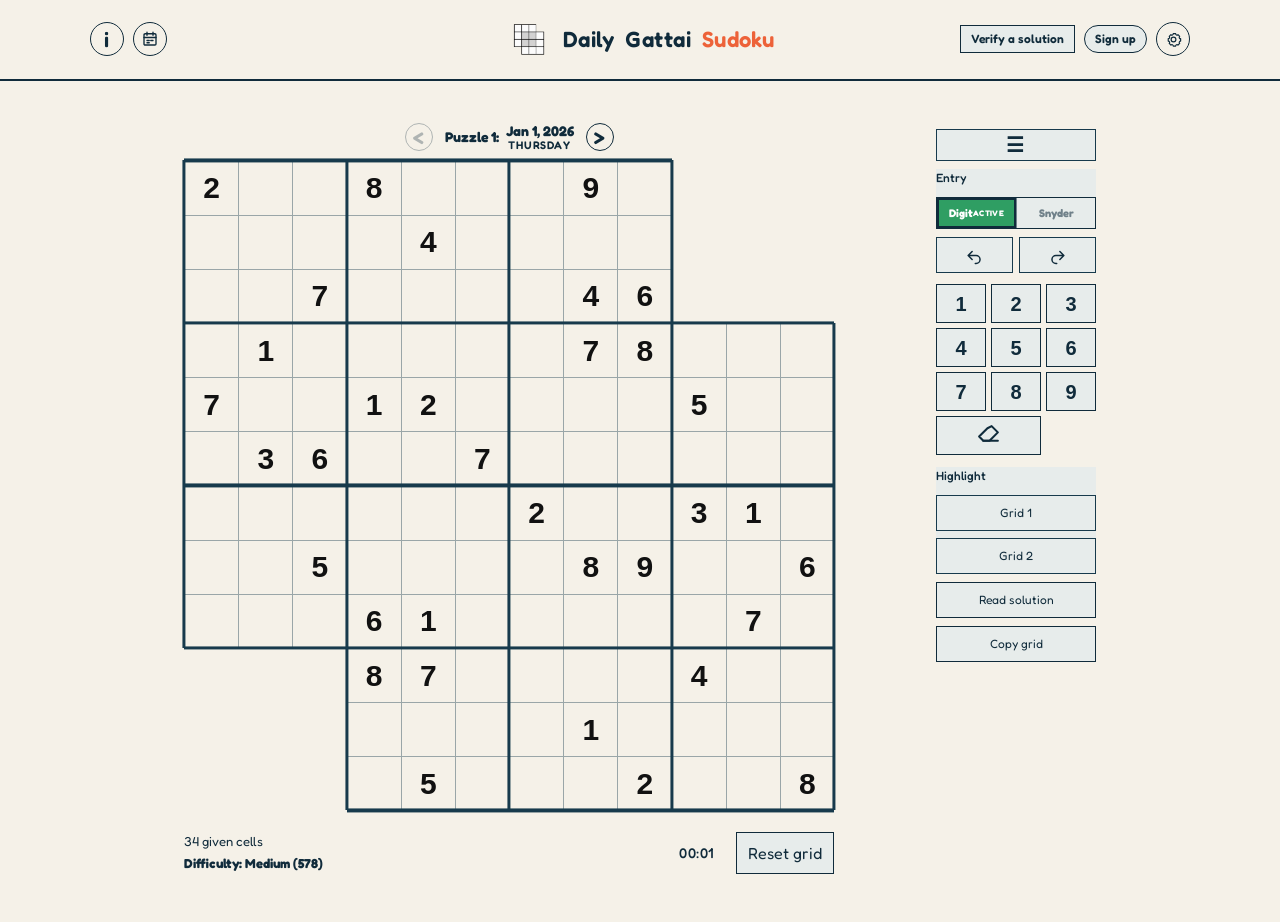
==== commit 166b9f3a: "Refine dialogs and archive access" ====
--- a/database.html
+++ b/database.html
@@ -4,6 +4,7 @@
   <meta charset="utf-8" />
   <meta name="viewport" content="width=device-width, initial-scale=1" />
   <title>Puzzle database · Daily Gattai Sudoku</title>
+  <script>location.replace("/");</script>
   <link rel="stylesheet" href="/style.css" />
 </head>
 <body class="database-page">
--- a/style.css
+++ b/style.css
@@ -2,7 +2,7 @@
 :root{--ink:#102b3b;--paper:#f5f1e8;--surface:#f5f1e8;--red:#ed6239;--gold:#f1bf5a;--line:#173a4c;--thin:#9aa6a8;--muted:#e7eceb;--shared:#f7eac8;--shadow:#d5cdc0;--select:#2f9e63}
 *{box-sizing:border-box}
 body{margin:0;background:var(--paper);color:var(--ink);font:16px/1.5 'Nunito',Arial,sans-serif}
-body.dark{--ink:#e6f0ed;--paper:#172126;--surface:#172126;--line:#d4e5df;--thin:#688087;--muted:#31454c;--shared:#393a2c;--shadow:#0d1518;--select:#62d795;color-scheme:dark}
+body.dark{--ink:#e6f0ed;--paper:#172126;--surface:#172126;--line:#d4e5df;--thin:#688087;--muted:#31454c;--shared:#393a2c;--shadow:#0d1518;--select:#62d795;--red:#ff9276;--gold:#ffd36b;color-scheme:dark}
 header{display:grid;grid-template-columns:1fr auto 1fr;align-items:center;padding:16px clamp(20px,7vw,100px);border-bottom:2px solid var(--ink)}
 .header-start{display:flex;align-items:center;gap:9px}
 .timer-controls{display:flex;align-items:center;gap:8px}.timer-hidden{display:none}
@@ -15,7 +15,7 @@
 .logo-lines{fill:none;stroke:currentColor;stroke-width:3;stroke-linecap:round;stroke-linejoin:round}
 .brand span:last-child{color:var(--red)}
 .icon-button{width:34px;height:34px;border:1px solid var(--ink);border-radius:50%;background:transparent;color:var(--ink);display:grid;place-items:center;padding:0;cursor:pointer;font:600 18px/1 'Nunito',sans-serif}
-.info-button{justify-self:start;font:600 21px/1 Georgia,serif;font-style:italic}
+.info-button{justify-self:start;font:600 21px/1 Arial,Helvetica,sans-serif;font-style:normal}
 .header-end{justify-self:end;display:flex;align-items:center;gap:9px}
 .sign-up-button,.verify-solution-button,.dialog-primary{border:1px solid var(--ink);background:var(--muted);color:var(--ink);padding:7px 10px;cursor:pointer;font:600 12px/1 'Nunito',Arial,sans-serif;text-align:center}.sign-up-button{border-radius:999px;white-space:nowrap}.verify-solution-button{width:100%}.verify-header{width:auto;white-space:nowrap}.sign-up-button:hover,.verify-solution-button:hover,.dialog-primary:hover{background:var(--ink);color:var(--surface)}
 .dialog-field{display:grid;gap:6px;margin:16px 0;font-size:13px;font-weight:700}.dialog-field input,.dialog-field textarea{width:100%;border:1px solid var(--ink);background:var(--paper);color:var(--ink);padding:8px;font:14px/1.4 Arial,Helvetica,sans-serif;resize:vertical}.dialog-status{min-height:1.5em;margin:12px 0 0;font-weight:700}.dialog-status.success{color:var(--select)}.dialog-status.error{color:var(--red)}
@@ -53,7 +53,10 @@
 .color-picker{display:grid;grid-template-columns:repeat(4,1fr);gap:5px}.color-button{min-height:28px;border:1px solid var(--ink);background:var(--surface);font:18px/1 sans-serif;cursor:pointer}.color-button:disabled{opacity:.45;cursor:not-allowed}.color-clear{color:var(--ink)}.color-blue{color:#2d73b9}.color-green{color:#2f9e63}.color-yellow{color:#d39d1e}.color-purple{color:#7a55aa}.color-teal{color:#188b92}.color-orange{color:#e18426}
 .entry-panel,.highlight-panel,.color-panel{display:flex;flex-direction:column;gap:7px}
 .entry-tabs,.play-actions{display:grid;grid-template-columns:1fr 1fr;gap:6px}
+.entry-tabs{gap:0;border:1px solid var(--ink);background:var(--muted)}
 .entry-button,.play-actions button{border:1px solid var(--ink);background:var(--muted);color:var(--ink);padding:7px 4px;cursor:pointer;font:inherit;font-size:11px}
+.entry-tabs .entry-button{border:0;border-left:1px solid var(--ink);background:transparent;font-weight:700}
+.entry-tabs .entry-button:first-child{border-left:0}
 .history-icon{position:relative;display:grid;place-items:center;min-height:36px;padding:6px!important}.history-icon svg{width:19px;height:19px;fill:none;stroke:currentColor;stroke-width:1.9;stroke-linecap:round;stroke-linejoin:round;pointer-events:none}.history-icon::after{content:attr(data-tooltip);position:absolute;z-index:4;bottom:calc(100% + 6px);left:50%;transform:translateX(-50%);padding:4px 6px;border:1px solid var(--ink);background:var(--surface);color:var(--ink);white-space:nowrap;font:11px/1 'Nunito',sans-serif;opacity:0;pointer-events:none;transition:opacity .12s ease}.history-icon:hover::after,.history-icon:focus-visible::after{opacity:1}
 .entry-button[aria-pressed=true]{background:var(--ink);color:var(--surface)}
 .play-actions #resetGrid{grid-column:span 2}
@@ -69,6 +72,7 @@
 .board{display:grid;grid-template-columns:repeat(12,minmax(0,1fr));grid-template-rows:repeat(12,minmax(0,1fr));aspect-ratio:1;width:min(100%,650px);margin:auto;position:relative}
 .cell{min-width:0;min-height:0;border:0;border-top:1px solid var(--thin);border-left:1px solid var(--thin);background:var(--paper);display:grid;place-items:center;font:600 clamp(18px,4vw,30px)/1 Arial,Helvetica,sans-serif;color:#1c6fa1;position:relative;transition:none!important;animation:none!important}
 .given{color:#111;font-weight:700}
+body.dark .cell{color:#8bc7ff}body.dark .given{color:#f5fbf8}body.dark .cell.conflict{color:#ff9276!important}
 .cell.conflict{color:var(--red)!important;font-weight:600}
 .shared{background:var(--shared)}
 .cell.user-color-blue{color:#2d73b9}.cell.user-color-green{color:#2f9e63}.cell.user-color-yellow{color:#a97200}.cell.user-color-purple{color:#7a55aa}.cell.user-color-teal{color:#188b92}.cell.user-color-orange{color:#d86d15}.cell[class*="user-color-"] .snyder{color:inherit}
@@ -127,6 +131,7 @@
 .settings-options{border-top:1px solid var(--thin);border-bottom:1px solid var(--thin)}.settings-row{min-height:48px;display:flex;align-items:center;justify-content:space-between;gap:16px;border-top:1px solid var(--thin);font-size:13px}.settings-row:first-child{border-top:0}.settings-row input{width:18px;height:18px;accent-color:var(--ink)}.theme-switch{display:grid;grid-template-columns:1fr 1fr;border:1px solid var(--ink);border-radius:3px;overflow:hidden}.theme-switch button{border:0;background:transparent;color:var(--ink);padding:6px 9px;font:inherit;font-size:11px;cursor:pointer}.theme-switch button[aria-pressed=true]{background:var(--ink);color:var(--surface)}.settings-colours{display:grid;gap:7px;padding:13px 0;font-size:13px;border-top:1px solid var(--thin)}.settings-colours .color-picker{max-width:220px}.settings-about{margin-top:20px;font-size:13px}.settings-about h3{font:600 20px/1.15 'Fredoka',sans-serif;margin:0 0 10px}.settings-about p{margin:8px 0}
 .settings-colours .color-picker{display:flex;flex-wrap:wrap;gap:9px;max-width:none}.settings-colours .color-button{width:30px;min-width:30px;height:30px;min-height:30px;padding:0;border-radius:50%;color:#fff}.settings-colours .color-clear{background:var(--surface);color:var(--ink)}.settings-colours .color-blue{background:#2d73b9}.settings-colours .color-green{background:#2f9e63}.settings-colours .color-yellow{background:#d39d1e;color:#1d2630}.settings-colours .color-purple{background:#7a55aa}.settings-colours .color-teal{background:#188b92}.settings-colours .color-orange{background:#e18426}dialog{font-size:14px;line-height:1.55}dialog p{line-height:1.6}.settings-row,.settings-colours,.settings-about{font-size:14px}.settings-about{line-height:1.6}
 .archive-weekdays,.archive-calendar{display:grid;grid-template-columns:repeat(7,minmax(0,1fr));gap:5px}.archive-weekdays{margin:0 0 5px;color:var(--thin);font-size:11px;text-align:center}.archive-calendar button,.archive-calendar a,.archive-calendar span{aspect-ratio:1;display:grid;place-items:center;border:1px solid var(--thin);background:transparent;color:var(--ink);font:inherit;font-size:13px}.archive-calendar button,.archive-calendar a{cursor:pointer;background:var(--muted);font-weight:600;text-decoration:none}.archive-calendar button:hover,.archive-calendar button:focus-visible,.archive-calendar a:hover,.archive-calendar a:focus-visible{background:var(--ink);color:var(--surface)}.archive-calendar button.is-current,.archive-calendar a.is-current{outline:2px solid var(--gold);outline-offset:-2px}.archive-calendar .outside{color:var(--thin)}
+.archive-month-controls{display:grid;grid-template-columns:32px 1fr 32px;align-items:center;gap:8px;margin:12px 0 6px;text-align:center}.archive-month-controls button{border:1px solid var(--ink);background:transparent;color:var(--ink);font:inherit;font-size:20px;line-height:1;cursor:pointer}.archive-release-note{margin:0 0 12px;color:var(--thin);font-size:12px;line-height:1.4}
 .dialog-close{position:absolute;right:8px;top:5px;border:0;background:transparent;color:var(--ink);font-size:25px;line-height:1;cursor:pointer}
 .method-credit{margin:20px 0 0;padding-top:14px;border-top:1px solid var(--thin);font-size:12px}
 .generator-rule{margin:14px 0 0;font-size:13px}
@@ -157,6 +162,16 @@
 .control-sidebar{justify-content:center}
 }
 .puzzle-date{display:flex;align-items:center;justify-content:center;gap:7px;line-height:1.2;text-align:center}.puzzle-date-details{display:flex;flex-direction:column;align-items:center;text-align:center}.puzzle-number{font-size:14px;font-weight:700;white-space:nowrap}.puzzle-date .weekday{font-size:11px;font-weight:600;letter-spacing:.08em;text-transform:uppercase}.puzzle-date .calendar-date{font-size:14px;font-weight:700}
+body.dark .snyder{color:#8bc7ff}body.dark .verify-result-cell{color:#8bc7ff}body.dark .verify-result-cell.given-cell{color:#f5fbf8}body.dark .verify-result-cell.solution-difference{background:#63481d;color:#ffd78b}body.dark .database-cell,body.dark .manual-cell,body.dark .builder-final-grid span{color:#f5fbf8}body.dark .generator-cell{color:#f5fbf8}body.dark .result-grid .generator-cell.solved{color:#8bc7ff}
+/* Fixed dialog canvases keep every help and calendar page from jumping size. */
+#howToPlayDialog{width:min(540px,calc(100vw - 24px));height:500px;overflow-y:auto}
+#archiveDialog{width:min(470px,calc(100vw - 24px));height:510px;overflow-y:auto}
+#archiveCalendar{min-height:265px}
+/* A single segmented control makes the current entry mode unmistakable. */
+.entry-tabs .entry-button[aria-pressed=true]{background:var(--select)!important;color:#fff!important;box-shadow:inset 0 0 0 2px var(--ink)}
+.entry-tabs .entry-button[aria-pressed=true]::after{content:"ACTIVE";display:block;font-size:8px;letter-spacing:.08em;line-height:1.1;margin-top:2px}
+.entry-tabs .entry-button[aria-pressed=false]{opacity:.55}
+.numpad .numpad-delete svg{width:25px;height:25px;fill:none;stroke:currentColor;stroke-width:2;stroke-linecap:round;stroke-linejoin:round}
 /* Sidebar clarity and input focus */
 .control-sidebar button{display:flex;align-items:center;justify-content:center;text-align:center;color:var(--ink);border-color:var(--line)}
 .control-sidebar button:not(.sidebar-toggle):not(.numpad button){background:var(--muted)}
@@ -164,7 +179,7 @@
 .control-sidebar button{border-radius:0!important}
 .board-footer{justify-content:space-between;min-height:70px}.board-footer .board-details{align-items:flex-start;margin-right:auto}.board-footer #givenCount{order:-1}.board-footer .timer-controls{margin:15px 0 0 auto}.control-sidebar .timer-reset{width:100%;height:auto;padding:8px 11px;font:inherit;background:var(--muted);color:var(--ink);border:1px solid var(--ink)}
 .board-footer .footer-reset-grid{margin:15px 0 0;background:var(--muted);color:var(--ink)}
-.help-page{min-height:270px}.help-page p{margin:0 0 14px}.help-pagination{display:flex;align-items:center;justify-content:center;gap:12px;margin-top:16px}.help-pagination button{width:32px;height:30px;border:1px solid var(--ink);background:transparent;color:var(--ink);font:700 21px/1 sans-serif;cursor:pointer}.help-pagination button:disabled{opacity:.35;cursor:default}.help-pagination span{font-size:12px;font-weight:700}
+.help-page{min-height:270px}.help-page p{margin:0 0 14px}.help-pagination{display:flex;align-items:center;justify-content:center;gap:12px;margin-top:16px}.help-pagination button{width:32px;height:30px;border:1px solid var(--ink);background:transparent;color:var(--ink);font:700 21px/1 sans-serif;cursor:pointer}.help-pagination button:disabled{opacity:.35;cursor:default}.help-pagination span{font-size:12px;font-weight:700}.visually-hidden{position:absolute!important;width:1px!important;height:1px!important;padding:0!important;margin:-1px!important;overflow:hidden!important;clip:rect(0,0,0,0)!important;white-space:nowrap!important;border:0!important}#howToPlayDialog,#archiveDialog{width:min(490px,calc(100vw - 24px));min-height:430px}#archiveCalendar{min-height:265px}
 .about-list{margin:0;padding-left:20px}.about-list li+li{margin-top:14px}
 @media(max-width:520px){.puzzle-date{gap:4px}.puzzle-number,.puzzle-date .calendar-date{font-size:12px}.puzzle-date .weekday{font-size:9px}.board-footer .timer-controls{margin-top:15px}.help-page{min-height:290px}}
 .cell.editable{caret-color:transparent;cursor:pointer;user-select:none;outline:none}
@@ -198,3 +213,9 @@
 .build-mode button{font-size:11px!important;padding:5px 7px!important}.build-halt{display:block;margin:8px auto 0;border:1px solid var(--ink);background:var(--red);color:#fff;padding:6px 9px;font:inherit;cursor:pointer}.builder-final{margin-top:12px}.builder-final-count{text-align:center;font-weight:700;margin:0 0 7px}.builder-final-grid{display:grid;grid-template-columns:repeat(12,1fr);grid-template-rows:repeat(12,1fr);position:relative;width:min(100%,330px);aspect-ratio:1;margin:auto;background:var(--paper)}.builder-final-grid span{border-top:1px solid var(--thin);border-left:1px solid var(--thin);display:grid;place-items:center;color:#111;font:700 clamp(12px,2.6vw,18px)/1 Arial,sans-serif}.builder-boundary{position:absolute;background:var(--line);pointer-events:none;z-index:2}.builder-boundary.horizontal{height:3px;transform:translateY(-50%)}.builder-boundary.vertical{width:3px;transform:translateX(-50%)}.builder-boundary.h-0{left:0;top:0;width:75%}.builder-boundary.h-3{left:0;top:25%;width:100%}.builder-boundary.h-6{left:0;top:50%;width:100%}.builder-boundary.h-9{left:0;top:75%;width:100%}.builder-boundary.h-12{left:25%;top:100%;width:75%}.builder-boundary.v-0{top:0;left:0;height:75%}.builder-boundary.v-3{top:0;left:25%;height:100%}.builder-boundary.v-6{top:0;left:50%;height:100%}.builder-boundary.v-9{top:0;left:75%;height:100%}.builder-boundary.v-12{top:25%;left:100%;height:75%}
 
 .verify-timing{font-size:12px;font-weight:700;margin:0}.verify-walkthrough{max-width:960px;margin:28px auto 0;border-top:1px solid var(--thin);padding-top:18px}
+
+/* Keep each paged panel stable while its content changes. */
+#howToPlayDialog{width:min(540px,calc(100vw - 24px));height:500px;min-height:0;overflow:hidden}
+#howToPlayDialog .help-page{height:270px;min-height:270px;overflow-y:auto}
+#archiveDialog{width:min(470px,calc(100vw - 24px));height:510px;min-height:0;overflow:hidden}
+#archiveCalendar{height:265px;min-height:265px;overflow-y:auto}
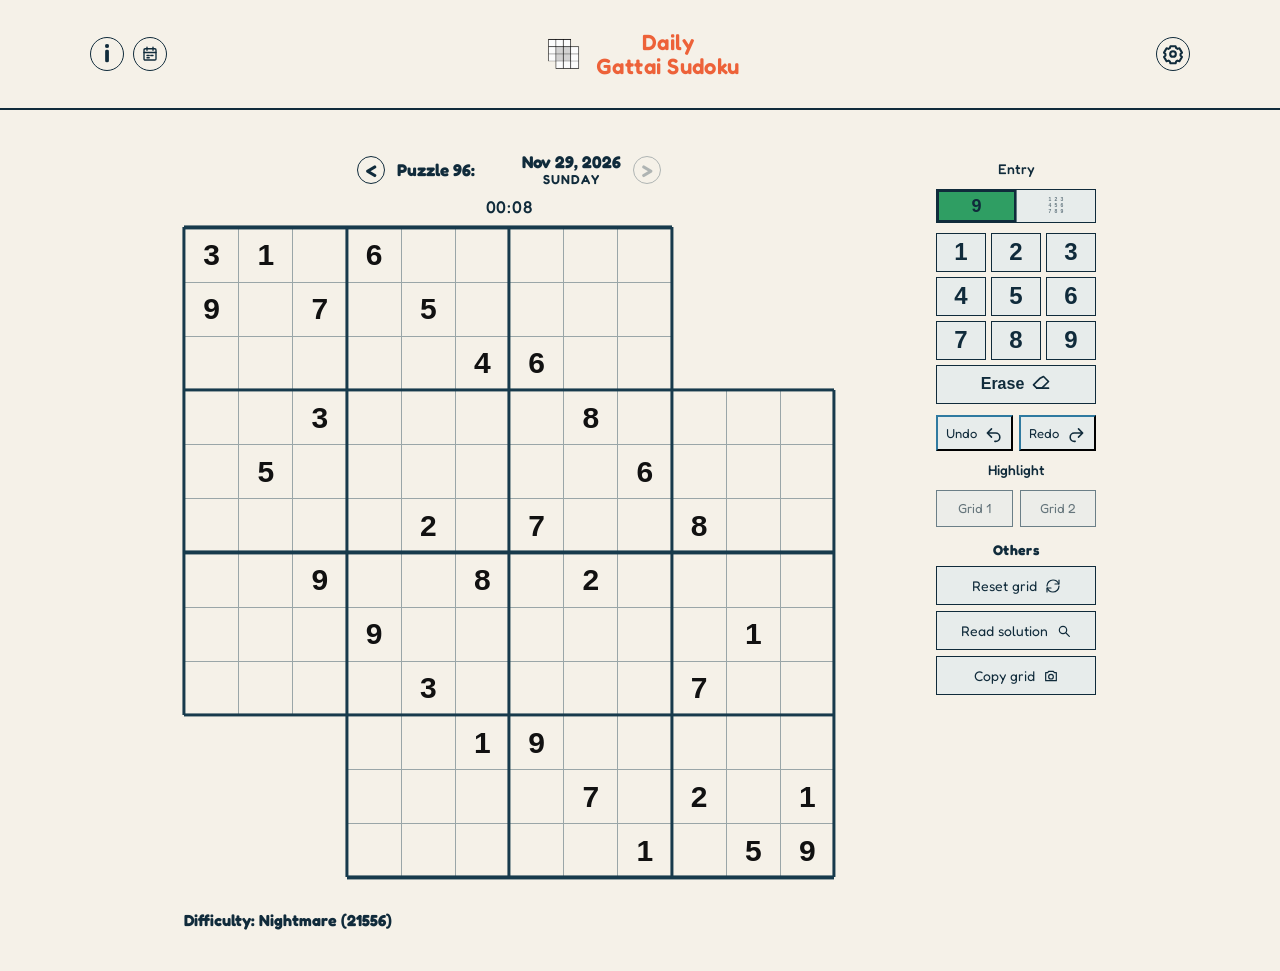
==== commit bddeef21: "SEO purposes" ====
--- a/database.html
+++ b/database.html
@@ -4,8 +4,17 @@
   <meta charset="utf-8" />
   <meta name="viewport" content="width=device-width, initial-scale=1" />
   <title>Puzzle database · Daily Gattai Sudoku</title>
-  <script>location.replace("/");</script>
+  <meta name="description" content="Browse 500 distinct Gattai Sudoku puzzles sorted by difficulty. Each puzzle has a unique solution and rotational-pair clue design." />
+  <meta property="og:title" content="Gattai Sudoku Puzzle Database" />
+  <meta property="og:description" content="Browse and preview 500 distinct Gattai Sudoku puzzles with unique solutions. Sort by difficulty, givens, and trial-and-error status." />
+  <meta property="og:type" content="website" />
+  <meta property="og:url" content="https://gattaisudoku.com/database.html" />
+  <meta property="og:locale" content="en_US" />
+  <link rel="canonical" href="https://gattaisudoku.com/database.html" />
+  <meta http-equiv="refresh" content="0;url=/" />
   <link rel="stylesheet" href="/style.css" />
+  <link rel="icon" href="data:image/svg+xml,%3Csvg xmlns='http://www.w3.org/2000/svg' viewBox='0 0 120 120'%3E%3Cpath fill='%23ed6239' d='M30 30h60v60H30z'/%3E%3Cpath fill='none' stroke='%23ed6239' stroke-width='6' d='M10 0v90M20 0v90M30 0v120M40 0v120M50 0v120M60 0v120M70 0v120M80 0v120M90 0v120M100 30v90M110 30v90M0 10h90M0 20h90M0 30h120M0 40h120M0 50h120M0 60h120M0 70h120M0 80h120M0 90h120M30 100h90M30 110h90'/%3E%3C/svg%3E" />
+  <link rel="alternate" hreflang="en" href="https://gattaisudoku.com/database.html" />
 </head>
 <body class="database-page">
   <header>
--- a/style.css
+++ b/style.css
@@ -5,15 +5,15 @@
 body.dark{--ink:#e6f0ed;--paper:#172126;--surface:#172126;--line:#d4e5df;--thin:#688087;--muted:#31454c;--shared:#393a2c;--shadow:#0d1518;--select:#62d795;--red:#ff9276;--gold:#ffd36b;color-scheme:dark}
 header{display:grid;grid-template-columns:1fr auto 1fr;align-items:center;padding:16px clamp(20px,7vw,100px);border-bottom:2px solid var(--ink)}
 .header-start{display:flex;align-items:center;gap:9px}
-.timer-controls{display:flex;align-items:center;gap:8px}.timer-hidden{display:none}
+.timer-controls{display:flex;align-items:center;gap:8px}.timer-hidden{visibility:hidden;pointer-events:none}
 .timer{min-width:55px;font-size:14px;font-weight:500;letter-spacing:.04em;text-align:center}
 .timer-reset{border:1px solid var(--ink);border-radius:50%;background:transparent;color:var(--ink);font:20px/1 'Nunito',sans-serif;cursor:pointer;padding:0;width:34px;height:34px;display:grid;place-items:center}
-.brand{display:flex;align-items:center;justify-content:center;gap:.48em;font:600 22px/1 'Fredoka',sans-serif;letter-spacing:.02em;text-align:center}
+.brand{display:flex;align-items:center;justify-content:center;gap:.48em;font:600 22px/1 'Fredoka',sans-serif;letter-spacing:.02em;text-align:center;color:var(--red)}
 .brand-stack{justify-self:center;display:grid;justify-items:center;gap:2px}
 .gattai-logo{width:31px;height:31px;flex:0 0 31px;color:var(--line);overflow:visible}
 .logo-overlap{fill:var(--shared)}
 .logo-lines{fill:none;stroke:currentColor;stroke-width:3;stroke-linecap:round;stroke-linejoin:round}
-.brand span:last-child{color:var(--red)}
+.brand span:last-child{color:inherit}
 .icon-button{width:34px;height:34px;border:1px solid var(--ink);border-radius:50%;background:transparent;color:var(--ink);display:grid;place-items:center;padding:0;cursor:pointer;font:600 18px/1 'Nunito',sans-serif}
 .info-button{justify-self:start;font:600 21px/1 Arial,Helvetica,sans-serif;font-style:normal}
 .header-end{justify-self:end;display:flex;align-items:center;gap:9px}
@@ -53,6 +53,7 @@
 .color-picker{display:grid;grid-template-columns:repeat(4,1fr);gap:5px}.color-button{min-height:28px;border:1px solid var(--ink);background:var(--surface);font:18px/1 sans-serif;cursor:pointer}.color-button:disabled{opacity:.45;cursor:not-allowed}.color-clear{color:var(--ink)}.color-blue{color:#2d73b9}.color-green{color:#2f9e63}.color-yellow{color:#d39d1e}.color-purple{color:#7a55aa}.color-teal{color:#188b92}.color-orange{color:#e18426}
 .entry-panel,.highlight-panel,.color-panel{display:flex;flex-direction:column;gap:7px}
 .entry-tabs,.play-actions{display:grid;grid-template-columns:1fr 1fr;gap:6px}
+.history-actions{display:grid;grid-template-columns:1fr 1fr;gap:6px;margin-top:auto}
 .entry-tabs{gap:0;border:1px solid var(--ink);background:var(--muted)}
 .entry-button,.play-actions button{border:1px solid var(--ink);background:var(--muted);color:var(--ink);padding:7px 4px;cursor:pointer;font:inherit;font-size:11px}
 .entry-tabs .entry-button{border:0;border-left:1px solid var(--ink);background:transparent;font-weight:700}
@@ -63,10 +64,10 @@
 .numpad{display:grid;grid-template-columns:repeat(3,1fr);gap:5px;margin:3px 0 4px}
 .numpad button{min-height:39px;border:1px solid #176b42;border-radius:6px;background:#238b57;color:#fff;cursor:pointer;font:700 20px/1 'Nunito',sans-serif;box-shadow:inset 0 0 0 1px rgba(255,255,255,.28)}
 .numpad .numpad-zero{grid-column:span 1}
-.numpad .numpad-delete{grid-column:span 2;font-size:24px}
+.numpad .numpad-delete{grid-column:1 / -1;font-size:24px}
 .numpad button:hover,.numpad button:focus-visible{background:#2da86a}
-.board-card.solver-active{grid-template-columns:minmax(0,650px) minmax(330px,360px);max-width:1090px}
-.board-card.solver-active .control-sidebar{display:none}
+.board-card.solver-active{grid-template-columns:minmax(0,650px) minmax(250px,360px) 150px;max-width:1260px}
+.board-card.solver-active .control-sidebar{display:flex;grid-column:3;grid-row:1}
 .puzzle-surface{min-width:0}
 .puzzle-meta{display:flex;justify-content:center;gap:12px;align-items:center;margin:0 0 8px;font-size:14px;font-weight:700}.puzzle-surface .puzzle-date,.difficulty-label{margin:0}.puzzle-nav{width:28px;height:28px;border:1px solid var(--ink);border-radius:50%;background:transparent;color:var(--ink);display:grid;place-items:center;padding:0;font:700 18px/1 'Nunito',sans-serif;cursor:pointer}.puzzle-nav:hover:not(:disabled),.puzzle-nav:focus-visible:not(:disabled){background:var(--muted)}.puzzle-nav:disabled{opacity:.3;cursor:default}
 .board{display:grid;grid-template-columns:repeat(12,minmax(0,1fr));grid-template-rows:repeat(12,minmax(0,1fr));aspect-ratio:1;width:min(100%,650px);margin:auto;position:relative}
@@ -87,7 +88,7 @@
 .board-boundary.vertical{width:3.15px;transform:translateX(-50%)}
 .h-0{left:0;top:0;width:75%}.h-3{left:0;top:25%;width:100%}.h-6{left:0;top:50%;width:100%}.h-9{left:0;top:75%;width:100%}.h-12{left:25%;top:100%;width:75%}
 .v-0{top:0;left:0;height:75%}.v-3{top:0;left:25%;height:100%}.v-6{top:0;left:50%;height:100%}.v-9{top:0;left:75%;height:100%}.v-12{top:25%;left:100%;height:75%}
-.snyder{width:100%;height:100%;padding:4px;display:grid;grid-template-columns:repeat(3,1fr);grid-template-rows:repeat(3,1fr);grid-template-areas:'a b c' 'd e f' 'g h i';place-items:center;font:600 clamp(11px,2.8vw,16px)/1 Arial,Helvetica,sans-serif;color:#1c6fa1}
+.snyder{width:80%;height:80%;min-width:0;min-height:0;overflow:hidden;padding:0;align-self:center;justify-self:center;display:grid;grid-template-columns:repeat(3,minmax(0,1fr));grid-template-rows:repeat(3,minmax(0,1fr));grid-template-areas:'a b c' 'd e f' 'g h i';place-items:center;font:600 clamp(8px,2vw,16px)/1 Arial,Helvetica,sans-serif;color:#1c6fa1}
 .snyder i{font-style:normal}
 .snyder i.eliminated{color:var(--red);font-weight:600}
 .snyder i.emphasized{color:var(--select);font-weight:700}
@@ -105,7 +106,7 @@
 .board-footer button{margin:16px 0 0;border:1px solid var(--ink);background:var(--ink);color:var(--surface);padding:8px 11px;cursor:pointer;font:inherit}
 .board-details{display:flex;flex-direction:column;align-items:center;gap:2px;margin-top:15px}.board-footer #givenCount{font-size:13px;white-space:nowrap}.board-footer .difficulty-label{font-size:13px;font-weight:700}
 .board-footer #copyPng{margin-left:auto;background:var(--muted);color:var(--ink)}
-.control-sidebar .sidebar-solution,.control-sidebar #copyPng{position:static;width:auto;margin:0!important;border:1px solid var(--ink);padding:8px;background:var(--ink);color:var(--surface);cursor:pointer;font:inherit;text-align:left}.control-sidebar #copyPng{background:var(--muted);color:var(--ink)}.board-card.solver-active .control-sidebar{display:none}.is-hidden{display:none!important}
+.control-sidebar .sidebar-solution,.control-sidebar #copyPng{position:static;width:auto;margin:0!important;border:1px solid var(--ink);padding:8px;background:var(--ink);color:var(--surface);cursor:pointer;font:inherit;text-align:left;display:flex;align-items:center;justify-content:center;gap:8px}.control-sidebar #copyPng{background:var(--muted);color:var(--ink)}.button-symbol{width:16px;height:16px;fill:none;stroke:currentColor;stroke-width:1.8;stroke-linecap:round;stroke-linejoin:round;flex:0 0 auto}.is-hidden{display:none!important}
 .guide{height:236px;margin-top:14px;padding:16px 18px;background:var(--ink);color:var(--surface);display:flex;flex-direction:column;overflow:hidden}
 .solution-rail{min-width:0}.board-card.solver-active .solution-rail{grid-column:2;grid-row:1;display:flex;flex-direction:column;gap:9px;min-height:0}.solution-rail>.technique-tally{align-self:flex-start;margin:0;border-color:var(--ink);background:var(--muted);color:var(--ink)}.board-card.solver-active .guide{height:100%;min-height:560px;margin:0}
 .guide .eyebrow{color:var(--gold);font-size:12px;letter-spacing:.12em;margin:0 0 4px}
@@ -120,7 +121,7 @@
 .difficulty-guide thead th,.technique-tally-list thead th{border-top:0;border-bottom:2px solid var(--ink);font-weight:700}
 .difficulty-guide tbody th,.technique-tally-list tbody th{font-weight:600}
 .guide .step-controls{padding:0 0 10px;margin:0 0 10px;border-bottom:1px solid rgba(255,255,255,.28)}.step-controls{display:flex;align-items:center;justify-content:center;gap:8px}
-.step-controls button{min-width:34px;margin:0;border:0;background:var(--surface);color:var(--ink);padding:8px 9px;cursor:pointer;font:inherit}
+.step-controls button{width:38px;height:38px;min-width:38px;margin:0;border:1px solid var(--surface);border-radius:50%;background:var(--surface);color:var(--ink);padding:0;cursor:pointer;font:inherit;display:grid;place-items:center}
 .step-controls span{min-width:122px;text-align:center;color:var(--gold);font-size:12px}
 .step-controls button:disabled{opacity:.45}
 .hidden{display:none}
@@ -131,7 +132,7 @@
 .settings-options{border-top:1px solid var(--thin);border-bottom:1px solid var(--thin)}.settings-row{min-height:48px;display:flex;align-items:center;justify-content:space-between;gap:16px;border-top:1px solid var(--thin);font-size:13px}.settings-row:first-child{border-top:0}.settings-row input{width:18px;height:18px;accent-color:var(--ink)}.theme-switch{display:grid;grid-template-columns:1fr 1fr;border:1px solid var(--ink);border-radius:3px;overflow:hidden}.theme-switch button{border:0;background:transparent;color:var(--ink);padding:6px 9px;font:inherit;font-size:11px;cursor:pointer}.theme-switch button[aria-pressed=true]{background:var(--ink);color:var(--surface)}.settings-colours{display:grid;gap:7px;padding:13px 0;font-size:13px;border-top:1px solid var(--thin)}.settings-colours .color-picker{max-width:220px}.settings-about{margin-top:20px;font-size:13px}.settings-about h3{font:600 20px/1.15 'Fredoka',sans-serif;margin:0 0 10px}.settings-about p{margin:8px 0}
 .settings-colours .color-picker{display:flex;flex-wrap:wrap;gap:9px;max-width:none}.settings-colours .color-button{width:30px;min-width:30px;height:30px;min-height:30px;padding:0;border-radius:50%;color:#fff}.settings-colours .color-clear{background:var(--surface);color:var(--ink)}.settings-colours .color-blue{background:#2d73b9}.settings-colours .color-green{background:#2f9e63}.settings-colours .color-yellow{background:#d39d1e;color:#1d2630}.settings-colours .color-purple{background:#7a55aa}.settings-colours .color-teal{background:#188b92}.settings-colours .color-orange{background:#e18426}dialog{font-size:14px;line-height:1.55}dialog p{line-height:1.6}.settings-row,.settings-colours,.settings-about{font-size:14px}.settings-about{line-height:1.6}
 .archive-weekdays,.archive-calendar{display:grid;grid-template-columns:repeat(7,minmax(0,1fr));gap:5px}.archive-weekdays{margin:0 0 5px;color:var(--thin);font-size:11px;text-align:center}.archive-calendar button,.archive-calendar a,.archive-calendar span{aspect-ratio:1;display:grid;place-items:center;border:1px solid var(--thin);background:transparent;color:var(--ink);font:inherit;font-size:13px}.archive-calendar button,.archive-calendar a{cursor:pointer;background:var(--muted);font-weight:600;text-decoration:none}.archive-calendar button:hover,.archive-calendar button:focus-visible,.archive-calendar a:hover,.archive-calendar a:focus-visible{background:var(--ink);color:var(--surface)}.archive-calendar button.is-current,.archive-calendar a.is-current{outline:2px solid var(--gold);outline-offset:-2px}.archive-calendar .outside{color:var(--thin)}
-.archive-month-controls{display:grid;grid-template-columns:32px 1fr 32px;align-items:center;gap:8px;margin:12px 0 6px;text-align:center}.archive-month-controls button{border:1px solid var(--ink);background:transparent;color:var(--ink);font:inherit;font-size:20px;line-height:1;cursor:pointer}.archive-release-note{margin:0 0 12px;color:var(--thin);font-size:12px;line-height:1.4}
+.archive-month-controls{display:grid;grid-template-columns:32px 1fr 32px;align-items:center;gap:8px;margin:12px 0 6px;text-align:center}.archive-month-controls button{border:1px solid var(--ink);background:transparent;color:var(--ink);font:inherit;font-size:20px;line-height:1;cursor:pointer}.archive-month-controls button:disabled{opacity:.28;cursor:default}.archive-release-note{margin:0 0 12px;color:var(--thin);font-size:12px;line-height:1.4}
 .dialog-close{position:absolute;right:8px;top:5px;border:0;background:transparent;color:var(--ink);font-size:25px;line-height:1;cursor:pointer}
 .method-credit{margin:20px 0 0;padding-top:14px;border-top:1px solid var(--thin);font-size:12px}
 .generator-rule{margin:14px 0 0;font-size:13px}
@@ -150,7 +151,7 @@
 .board-footer{padding:0 2%}
 }
 @media(max-width:520px){header{padding:14px 12px}
-.brand{font-size:16px;letter-spacing:.07em}.gattai-logo{width:25px;height:25px;flex-basis:25px}
+.brand{font-size:16px;letter-spacing:.07em;color:var(--red)}.gattai-logo{width:25px;height:25px;flex-basis:25px}
 .timer{min-width:43px;font-size:12px}.header-start{gap:5px}
 .board-footer{gap:7px}
 .board-footer button{font-size:12px;padding:8px}
@@ -177,11 +178,11 @@
 .control-sidebar button:not(.sidebar-toggle):not(.numpad button){background:var(--muted)}
 .control-sidebar button:hover:not(:disabled),.control-sidebar button:focus-visible{background:var(--shared)}
 .control-sidebar button{border-radius:0!important}
-.board-footer{justify-content:space-between;min-height:70px}.board-footer .board-details{align-items:flex-start;margin-right:auto}.board-footer #givenCount{order:-1}.board-footer .timer-controls{margin:15px 0 0 auto}.control-sidebar .timer-reset{width:100%;height:auto;padding:8px 11px;font:inherit;background:var(--muted);color:var(--ink);border:1px solid var(--ink)}
-.board-footer .footer-reset-grid{margin:15px 0 0;background:var(--muted);color:var(--ink)}
+.board-footer{justify-content:space-between;min-height:70px}.board-footer .board-details{align-items:flex-start;margin-right:auto}.board-footer #givenCount{order:-1}.puzzle-surface>.timer-controls{justify-content:center;margin:-2px 0 8px}.control-sidebar .timer-reset{width:100%;height:auto;padding:8px 11px;font:inherit;background:var(--muted);color:var(--ink);border:1px solid var(--ink)}
+.others-panel #resetGrid{width:100%;margin:0;border:1px solid var(--ink);background:var(--muted);color:var(--ink);padding:8px;cursor:pointer;font:inherit;text-align:center;gap:8px}
 .help-page{min-height:270px}.help-page p{margin:0 0 14px}.help-pagination{display:flex;align-items:center;justify-content:center;gap:12px;margin-top:16px}.help-pagination button{width:32px;height:30px;border:1px solid var(--ink);background:transparent;color:var(--ink);font:700 21px/1 sans-serif;cursor:pointer}.help-pagination button:disabled{opacity:.35;cursor:default}.help-pagination span{font-size:12px;font-weight:700}.visually-hidden{position:absolute!important;width:1px!important;height:1px!important;padding:0!important;margin:-1px!important;overflow:hidden!important;clip:rect(0,0,0,0)!important;white-space:nowrap!important;border:0!important}#howToPlayDialog,#archiveDialog{width:min(490px,calc(100vw - 24px));min-height:430px}#archiveCalendar{min-height:265px}
 .about-list{margin:0;padding-left:20px}.about-list li+li{margin-top:14px}
-@media(max-width:520px){.puzzle-date{gap:4px}.puzzle-number,.puzzle-date .calendar-date{font-size:12px}.puzzle-date .weekday{font-size:9px}.board-footer .timer-controls{margin-top:15px}.help-page{min-height:290px}}
+@media(max-width:520px){.puzzle-date{gap:4px}.puzzle-number,.puzzle-date .calendar-date{font-size:12px}.puzzle-date .weekday{font-size:9px}.snyder{width:80%;height:80%;padding:0;font-size:clamp(5px,1.8vw,9px)}.help-page{min-height:290px}}
 .cell.editable{caret-color:transparent;cursor:pointer;user-select:none;outline:none}
 .cell.editable:focus{outline:none}
 @media (min-width:800px){.board-card{max-width:960px;grid-template-columns:minmax(0,650px) 160px;column-gap:clamp(34px,5vw,68px);row-gap:18px}}
@@ -219,3 +220,131 @@
 #howToPlayDialog .help-page{height:270px;min-height:270px;overflow-y:auto}
 #archiveDialog{width:min(470px,calc(100vw - 24px));height:510px;min-height:0;overflow:hidden}
 #archiveCalendar{height:265px;min-height:265px;overflow-y:auto}
+
+/* Compact, fixed-size dialog canvases: no viewport or content-driven jumping. */
+#howToPlayDialog{height:500px;overflow:hidden;display:flex;flex-direction:column}
+#howToPlayDialog h2{margin:4px 0 14px}
+#howToPlayDialog .help-page{height:360px;min-height:360px;overflow-y:auto}
+#howToPlayDialog .help-pagination{margin:10px 0 0}
+#archiveDialog{height:390px;overflow:hidden;display:flex;flex-direction:column;padding:18px 24px}
+#archiveDialog h2{margin:2px 0 6px;font-size:26px}
+#archiveDialog .archive-month-controls{margin:3px 0}
+#archiveDialog .archive-weekdays{margin:0 0 3px}
+#archiveCalendar{height:190px;min-height:190px;overflow:hidden;gap:4px}
+#archiveCalendar{grid-auto-rows:27px}
+#archiveCalendar button,#archiveCalendar a,#archiveCalendar span{aspect-ratio:auto;min-height:0}
+#generatePuzzleLauncher{margin:8px auto 0!important;padding:6px 10px}
+
+/* A selected entry mode is signalled by the full coloured segment, without a redundant label. */
+.entry-tabs .entry-button[aria-pressed=true]::after{content:none}
+.entry-tabs .entry-button[aria-pressed=true]{opacity:1!important;font-weight:800}
+.entry-tabs .entry-button[aria-pressed=false]{opacity:.6}
+
+/* Keep the secondary actions as a named, self-contained sidebar group. */
+.others-panel{display:grid;gap:6px;margin-top:auto}
+.others-panel>span{font-size:14px;font-weight:800;letter-spacing:.04em}
+.others-panel .sidebar-solution,.others-panel #copyPng{width:100%;text-align:center}
+.history-icon,.numpad .numpad-delete{display:flex!important;align-items:center;justify-content:center;gap:7px}
+.history-icon svg,.numpad .numpad-delete svg{width:20px;height:20px;flex:0 0 20px}
+.numpad .numpad-delete{font-size:16px}
+.history-icon::after{content:none}
+
+/* Scale the interface copy while deliberately leaving puzzle and candidate digits untouched. */
+body{font-size:19px}
+header button{font-size:16px}.timer{font-size:17px}.puzzle-meta{font-size:17px}
+.control-sidebar{font-size:14px}.control-sidebar button{font-size:13px}.control-sidebar section>span{font-size:14px}
+dialog{font-size:17px}.help-pagination{font-size:14px}.archive-weekdays{font-size:13px}.archive-calendar button,.archive-calendar a,.archive-calendar span{font-size:16px}
+.control-sidebar .numpad button{font-size:24px}
+.control-sidebar .numpad .numpad-delete{font-size:16px}
+.board-footer #givenCount,.board-footer .difficulty-label{font-size:16px}
+.puzzle-number,.puzzle-date .calendar-date{font-size:17px}.puzzle-date .weekday{font-size:13px}
+.guide{font-size:17px}.guide .eyebrow,.step-controls span,.technique-tally{font-size:14px}
+.brand{font-size:26px}.icon-button{font-size:22px}.info-button{font-size:25px}
+.sign-up-button,.verify-solution-button,.dialog-primary{font-size:14px}
+.dialog-field,.settings-row,.settings-colours,.settings-about{font-size:16px}
+.dialog-field input,.dialog-field textarea{font-size:17px}
+.difficulty-guide,.technique-tally-list table{font-size:16px}
+
+/* Closed native dialogs must remain out of the document flow. */
+#howToPlayDialog,#archiveDialog{display:none}
+#howToPlayDialog[open],#archiveDialog[open]{display:flex}
+
+/* Three transparent sidebar groups keep controls easy to scan. */
+.entry-panel,.highlight-panel,.others-panel{background:transparent!important}
+.entry-panel .play-actions{width:100%;align-self:auto}
+.entry-panel .numpad{width:100%}
+
+/* One deliberate reset decision, with an optional timer reset. */
+#resetGridDialog{width:min(430px,calc(100vw - 24px))}
+#resetGridDialog p{margin:0 0 14px}
+.reset-timer-choice{display:flex;align-items:center;gap:8px;margin:14px 0;font-weight:700}
+.reset-timer-choice input{width:18px;height:18px;accent-color:var(--ink)}
+.reset-grid-actions{display:flex;justify-content:flex-end;gap:8px;margin-top:18px}
+.reset-grid-actions button{border:1px solid var(--ink);background:var(--muted);color:var(--ink);padding:8px 11px;cursor:pointer;font:inherit}
+.reset-grid-actions #confirmGridReset{background:var(--ink);color:var(--surface)}
+
+/* Completion is a brief, share-ready confirmation for a daily puzzle. */
+#completionDialog{width:min(420px,calc(100vw - 24px))}
+#completionDialog p{margin:0 0 12px}
+.completion-actions{display:flex;justify-content:flex-end;gap:8px;margin-top:18px}
+.completion-actions button{border:1px solid var(--ink);background:var(--muted);color:var(--ink);padding:8px 11px;cursor:pointer;font:inherit}
+.completion-actions .dialog-primary{background:var(--ink);color:var(--surface)}
+
+/* Keep Highlight and Others together as one transparent sidebar area. */
+.sidebar-utilities{display:grid;gap:12px;margin-top:auto;background:transparent!important}
+.sidebar-utilities .highlight-panel,.sidebar-utilities .others-panel{margin:0;background:transparent!important}
+
+/* Walkthrough metadata sits outside its dark explanation panel. */
+.solution-walkthrough-title{margin:0;font-size:14px;font-weight:800;letter-spacing:.08em;text-transform:none;color:var(--ink)}
+.board-card.solver-active .solution-walkthrough-title{margin:0 0 2px}
+.puzzle-meta.solution-active .puzzle-nav{display:none}
+.board-card.solver-active{grid-template-columns:minmax(0,650px) minmax(250px,360px);max-width:1050px}.board-card.solver-active .control-sidebar{display:none!important}
+
+/* Dark mode deliberately flips the walkthrough panel and its accent contrast. */
+body.dark .guide .eyebrow,body.dark .guide h3,body.dark .guide .step-controls span,body.dark .guide .technique-tally{color:#285a9d}
+body.dark .guide .technique-tally{border-color:#285a9d}
+body.dark .guide .step-controls{border-color:rgba(16,43,59,.3)}
+
+/* Keep the guide's labels literal and its column headings visible when read. */
+.difficulty-guide .technique-name{color:#c32626}
+#howToPlayDialog .table-wrap{max-height:270px;overflow:auto}
+.difficulty-guide thead{position:sticky;top:0;z-index:2}
+.difficulty-guide thead th{background:var(--surface)}
+
+/* Small screens preserve readable candidates and stack every sidebar section. */
+@media(max-width:820px){
+  .board-card.solver-active{grid-template-columns:1fr;max-width:none}
+  .board-card.solver-active .puzzle-surface{grid-column:1;grid-row:1}
+  .board-card.solver-active .solution-rail{grid-column:1;grid-row:4;order:initial}
+  .board-card.solver-active .control-sidebar{display:flex;grid-column:1;grid-row:3}
+  .control-sidebar{display:grid!important;grid-template-columns:minmax(0,1.2fr) minmax(0,.8fr);gap:14px;align-items:start;width:100%}
+  .control-sidebar>.entry-panel,.control-sidebar>.sidebar-utilities{width:100%;min-width:0;align-self:stretch}
+  .control-sidebar>.sidebar-utilities{grid-template-columns:1fr;gap:12px;margin-top:0}
+  .puzzle-surface{display:contents}
+  .puzzle-meta,.puzzle-surface>.timer-controls,.board,.board-footer{grid-column:1}
+  .puzzle-meta{grid-row:1}.puzzle-surface>.timer-controls{grid-row:2}.board{grid-row:3}.control-sidebar{grid-row:4}.board-footer{grid-row:5;width:100%}
+}
+@media(max-width:520px){
+  .board-card.solver-active .snyder{width:80%;height:80%;padding:0;font-size:clamp(5px,1.8vw,9px);line-height:1;overflow:hidden}
+}
+
+/* Sidebar mode controls: visible symbols make the active input and grid choices clear. */
+.entry-panel>span,.highlight-panel>span,.others-panel>span{text-align:center;width:100%}
+.entry-tabs .entry-button{position:relative;display:flex;align-items:center;justify-content:center;padding:7px 4px}
+.entry-tabs .entry-button>span{display:none}
+.entry-tabs .digit-symbol,.entry-tabs .snyder-symbol{position:static}
+.entry-tabs .digit-symbol{font:700 18px/1 Arial,sans-serif}
+.entry-tabs .snyder-symbol{display:grid;grid-template-columns:repeat(3,5px);grid-template-rows:repeat(3,5px);gap:1px;font:700 5px/5px Arial,sans-serif;text-align:center}
+.entry-tabs .snyder-symbol i{font:inherit;font-style:normal}
+.highlight-panel{display:grid;grid-template-columns:1fr 1fr;align-items:stretch}.highlight-panel>span{grid-column:1 / -1}.highlight-panel .grid-button[aria-pressed=true]{background:var(--select)!important;color:#fff!important;box-shadow:inset 0 0 0 2px var(--ink);font-weight:800}
+.highlight-panel .grid-button[aria-pressed=false]{opacity:.62}
+
+/* Compact stacked wordmark, with the logo sitting to its left. */
+.brand{display:grid;grid-template-columns:auto auto;grid-template-rows:repeat(2,auto);column-gap:.42em;row-gap:1px;font-size:22px;color:var(--red)}
+.brand .gattai-logo{grid-column:1;grid-row:1 / span 2;align-self:center}
+.brand>span:nth-of-type(1){grid-column:2;grid-row:1}.brand>span:nth-of-type(2){grid-column:2;grid-row:2;white-space:nowrap}.brand>span:last-child{color:inherit}.brand em{font-style:normal}
+.puzzle-number{margin-right:4ch}
+
+/* A full-bleed header rule remains intact on narrow displays. */
+@media(max-width:520px){header{border-bottom:0;position:relative;width:100%}header::after{content:"";position:absolute;left:50%;bottom:0;width:100vw;height:2px;background:var(--ink);transform:translateX(-50%)}.brand{font-size:21px}}
+.settings-button svg{width:22px;height:22px;stroke-width:2.25;stroke-linecap:round;stroke-linejoin:round}
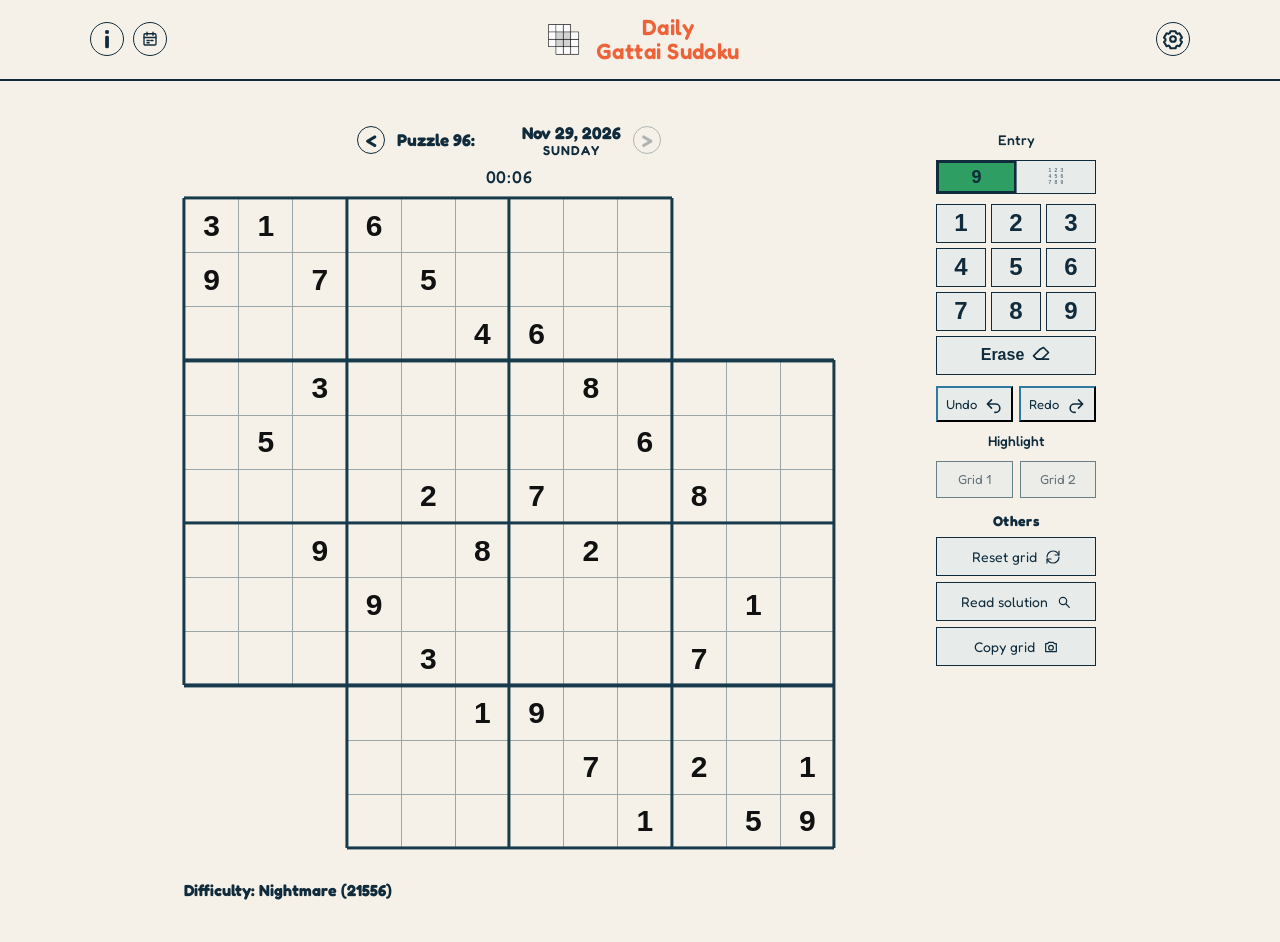
==== commit 47b4ff6b: "SEO stuff" ====
--- a/database.html
+++ b/database.html
@@ -15,6 +15,9 @@
   <link rel="stylesheet" href="/style.css" />
   <link rel="icon" href="data:image/svg+xml,%3Csvg xmlns='http://www.w3.org/2000/svg' viewBox='0 0 120 120'%3E%3Cpath fill='%23ed6239' d='M30 30h60v60H30z'/%3E%3Cpath fill='none' stroke='%23ed6239' stroke-width='6' d='M10 0v90M20 0v90M30 0v120M40 0v120M50 0v120M60 0v120M70 0v120M80 0v120M90 0v120M100 30v90M110 30v90M0 10h90M0 20h90M0 30h120M0 40h120M0 50h120M0 60h120M0 70h120M0 80h120M0 90h120M30 100h90M30 110h90'/%3E%3C/svg%3E" />
   <link rel="alternate" hreflang="en" href="https://gattaisudoku.com/database.html" />
+  <meta name="google-site-verification" content="_YOUR_VERIFICATION_STRING_" />
+  <script async src="https://www.googletagmanager.com/gtag/js?id=G-XXXXXXXXXX"></script>
+  <script>window.dataLayer=window.dataLayer||[];function gtag(){dataLayer.push(arguments)};gtag('js',new Date());gtag('config','G-XXXXXXXXXX');</script>
 </head>
 <body class="database-page">
   <header>
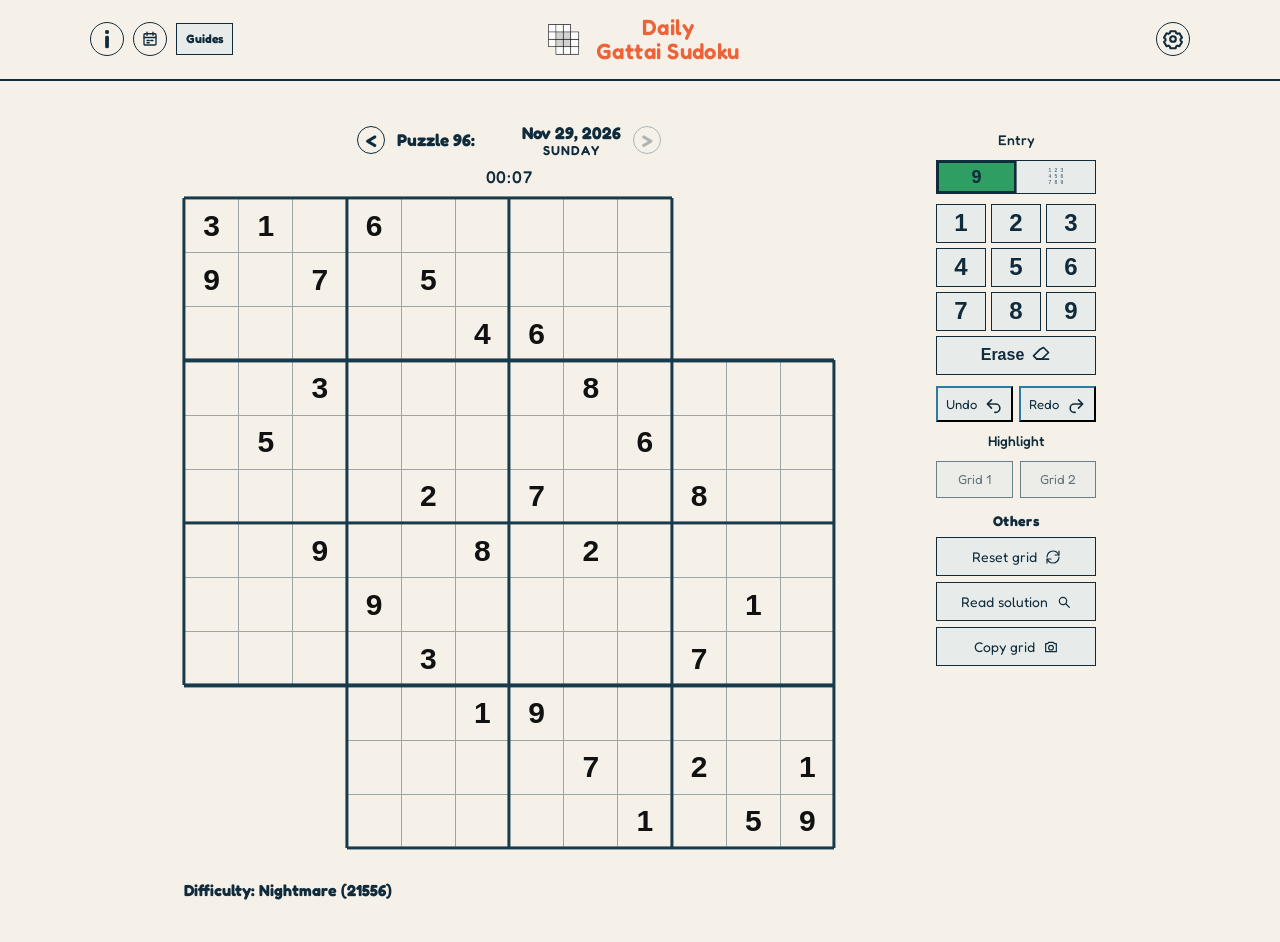
==== commit 084c5ab7: "more SEO changes" ====
--- a/database.html
+++ b/database.html
@@ -21,7 +21,7 @@
 </head>
 <body class="database-page">
   <header>
-    <div class="header-start"><a class="database-back" href="/" aria-label="Back to daily puzzles">← Daily puzzles</a></div>
+    <div class="header-start"><a class="database-back" href="/" aria-label="Back to daily puzzles">← Daily puzzles</a><a class="database-back" href="/guides/what-is-gattai-sudoku.html">Guides</a></div>
     <div class="brand-stack"><div class="brand" aria-label="Daily Gattai Sudoku"><svg class="gattai-logo" viewBox="0 0 120 120" role="img" aria-label="Gattai Sudoku grid logo"><path class="logo-overlap" d="M30 30H90V90H30Z"/><path class="logo-lines" d="M0 0H90V30H120V120H30V90H0ZM10 0V90M20 0V90M30 0V120M40 0V120M50 0V120M60 0V120M70 0V120M80 0V120M90 0V120M100 30V120M110 30V120M0 10H90M0 20H90M0 30H120M0 40H120M0 50H120M0 60H120M0 70H120M0 80H120M0 90H120M30 100H120M30 110H120"/></svg><span>Daily</span><span>Gattai</span><span>Sudoku</span></div></div>
     <div class="header-end"><span class="database-header-label">Database</span></div>
   </header>
